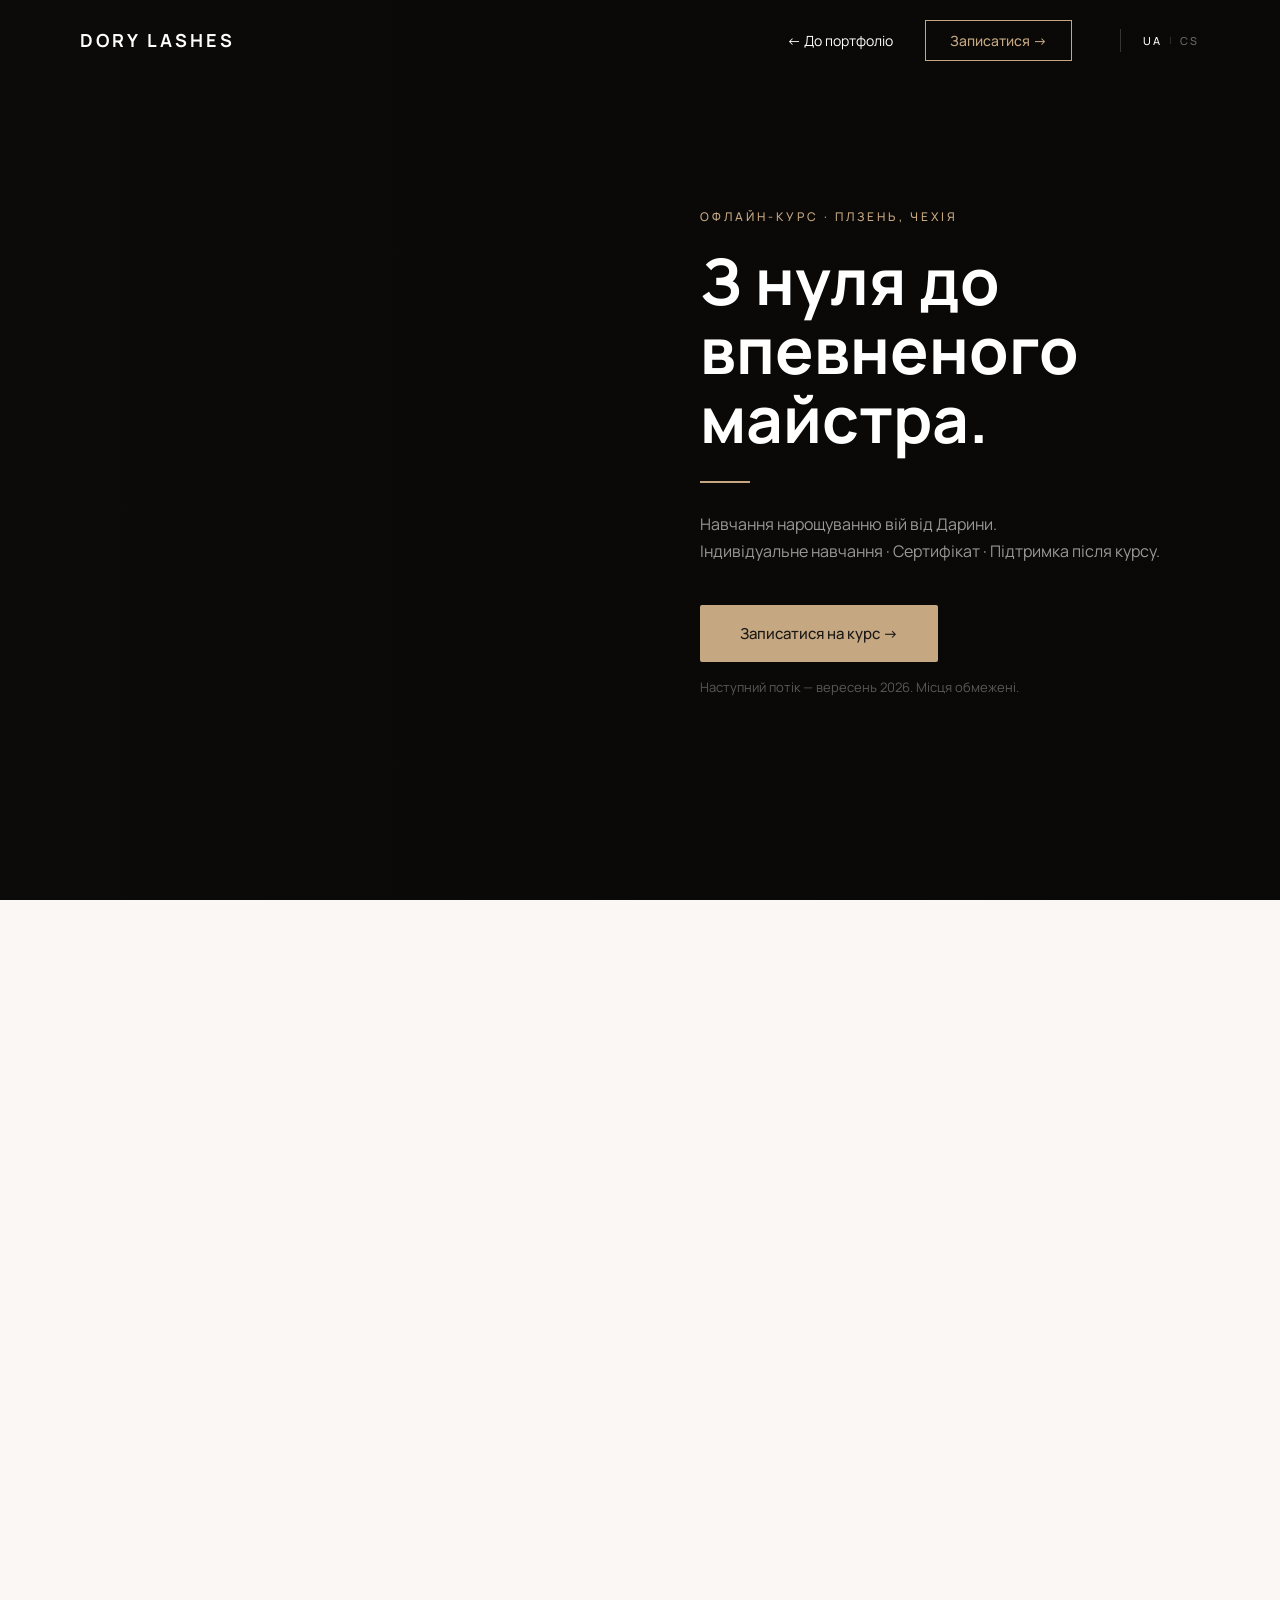
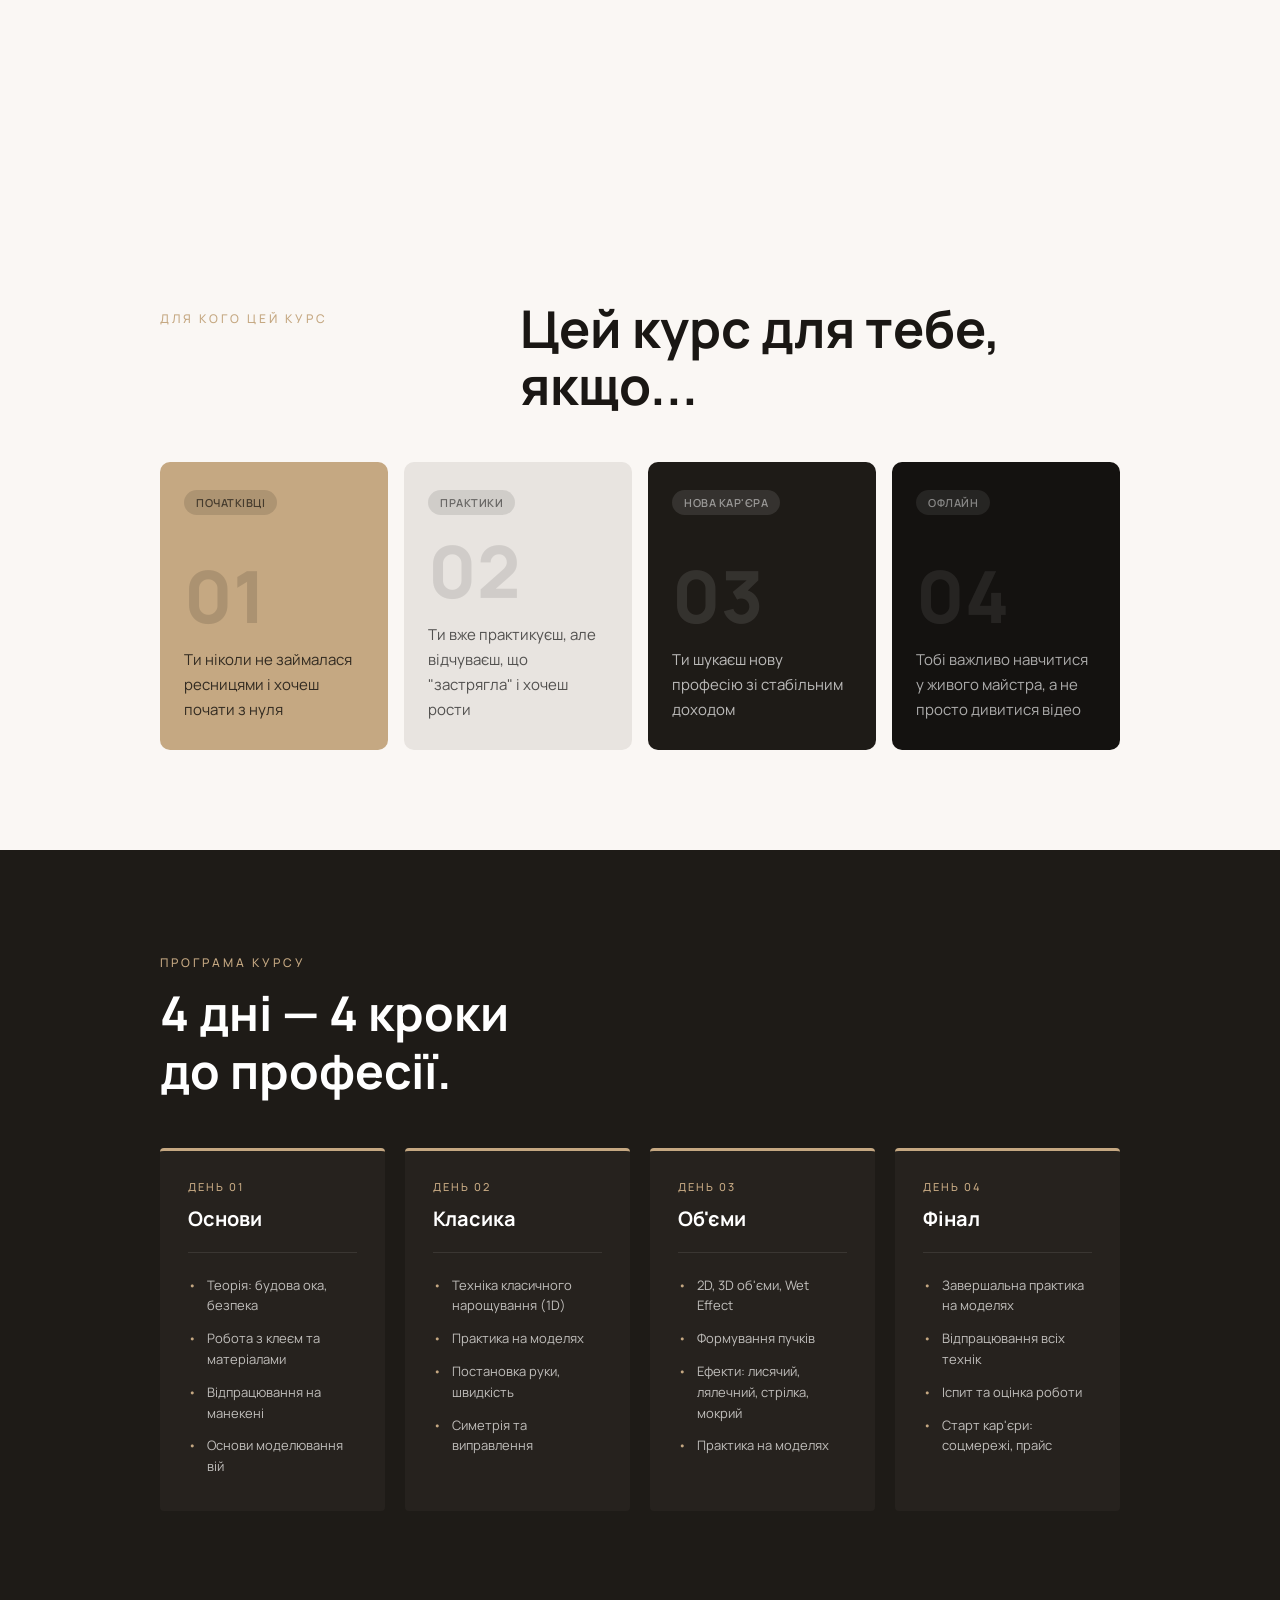
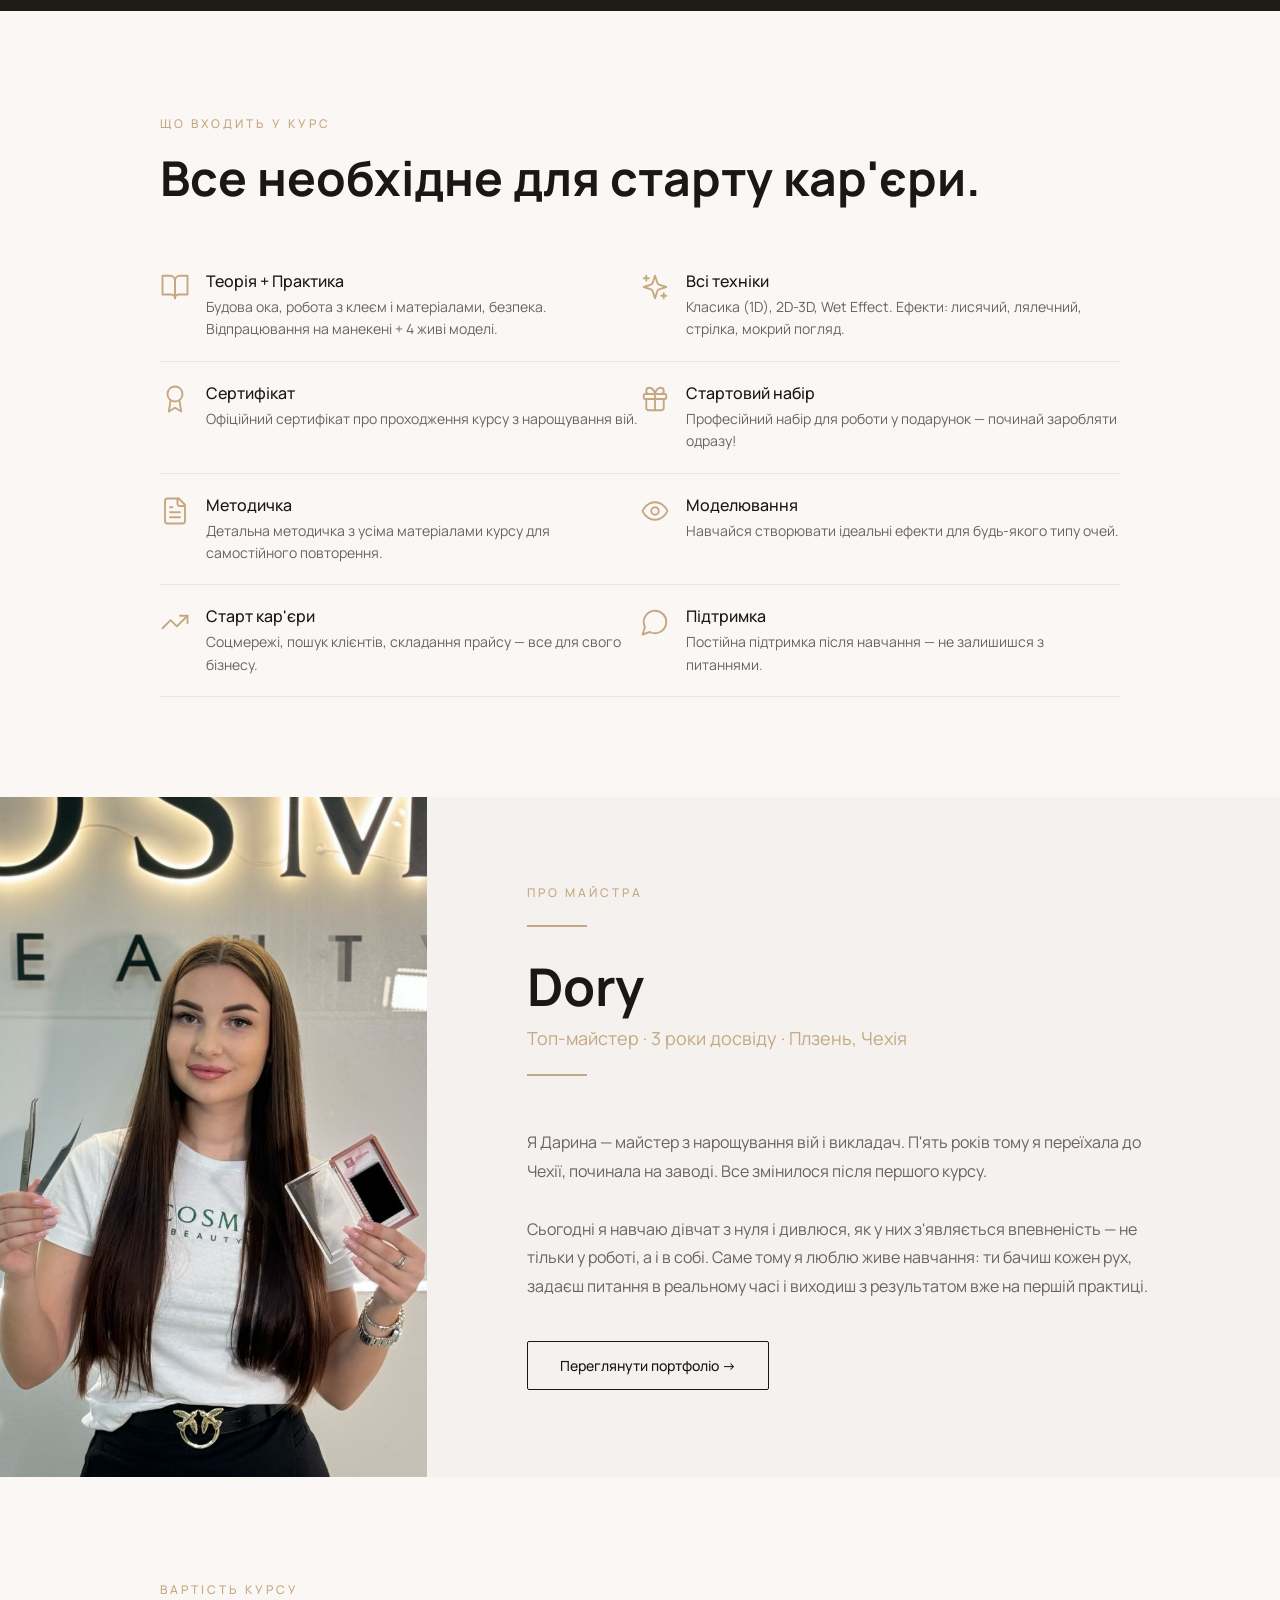
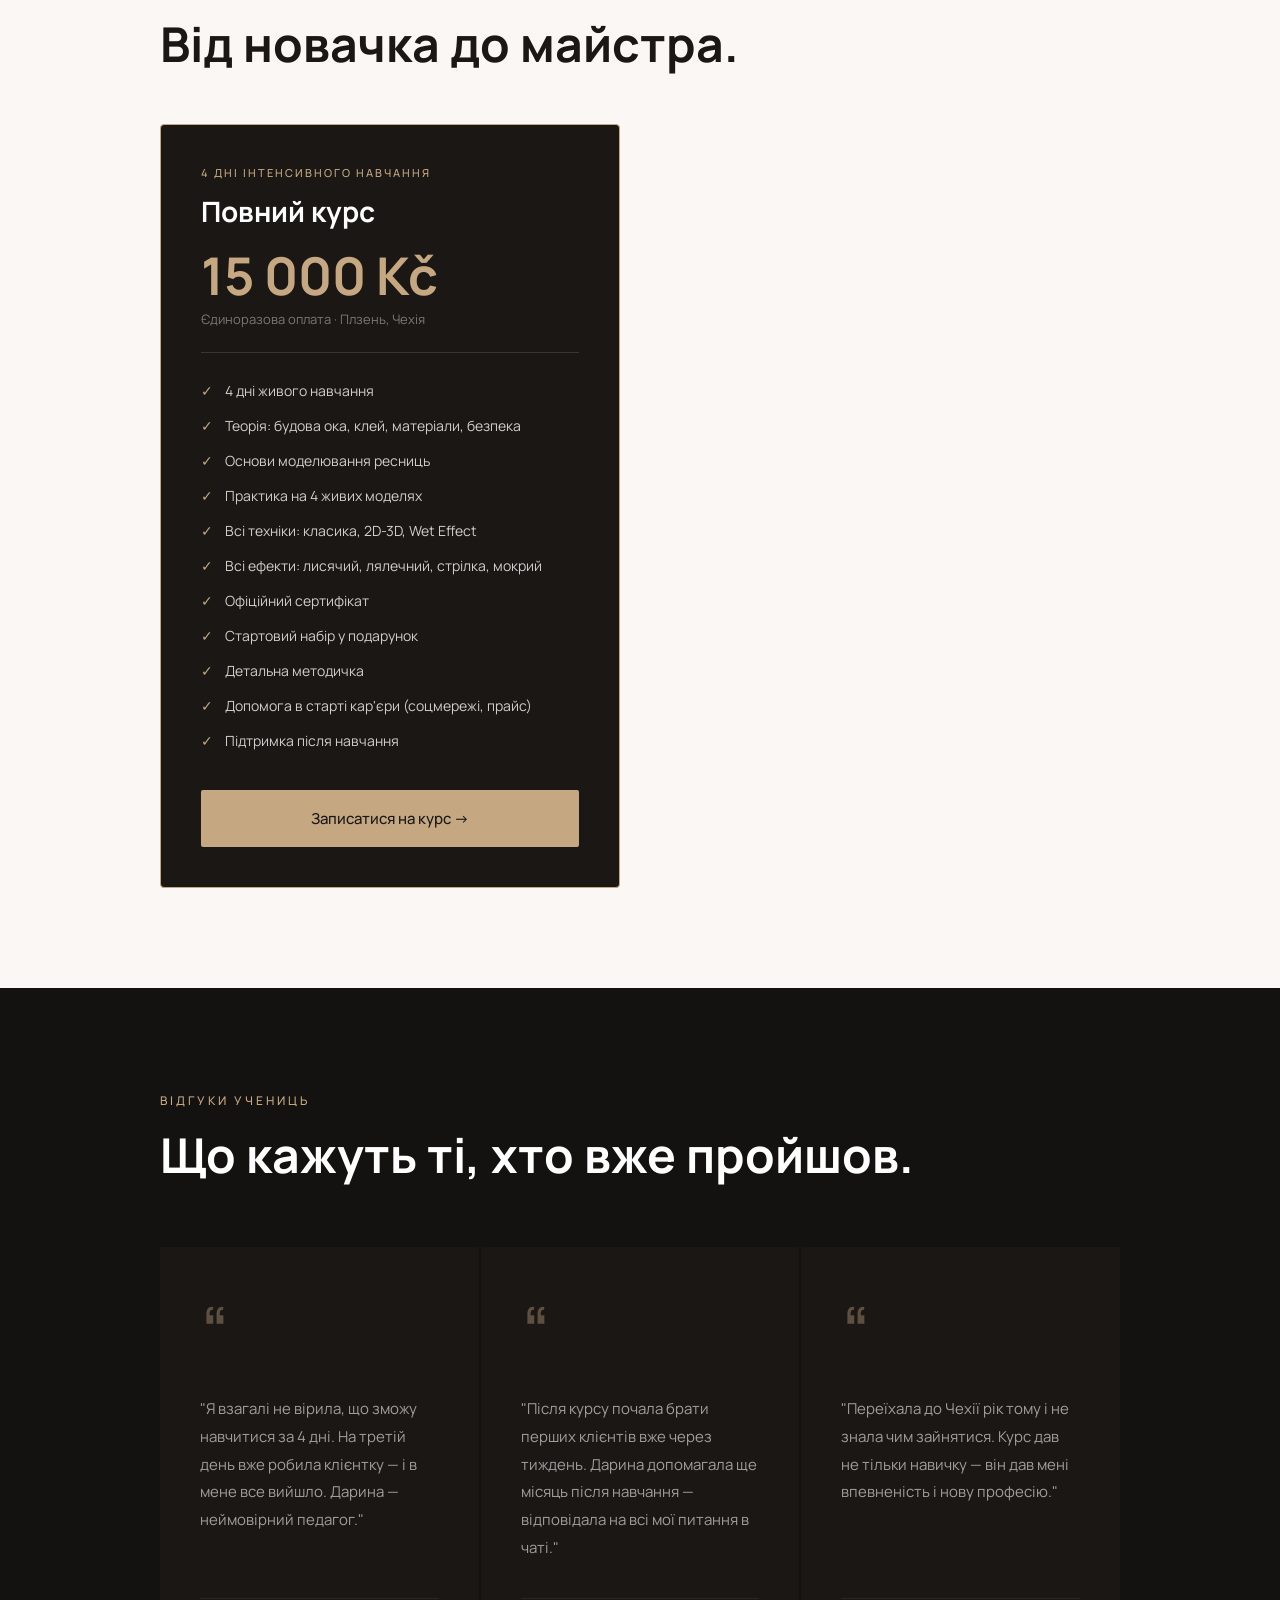
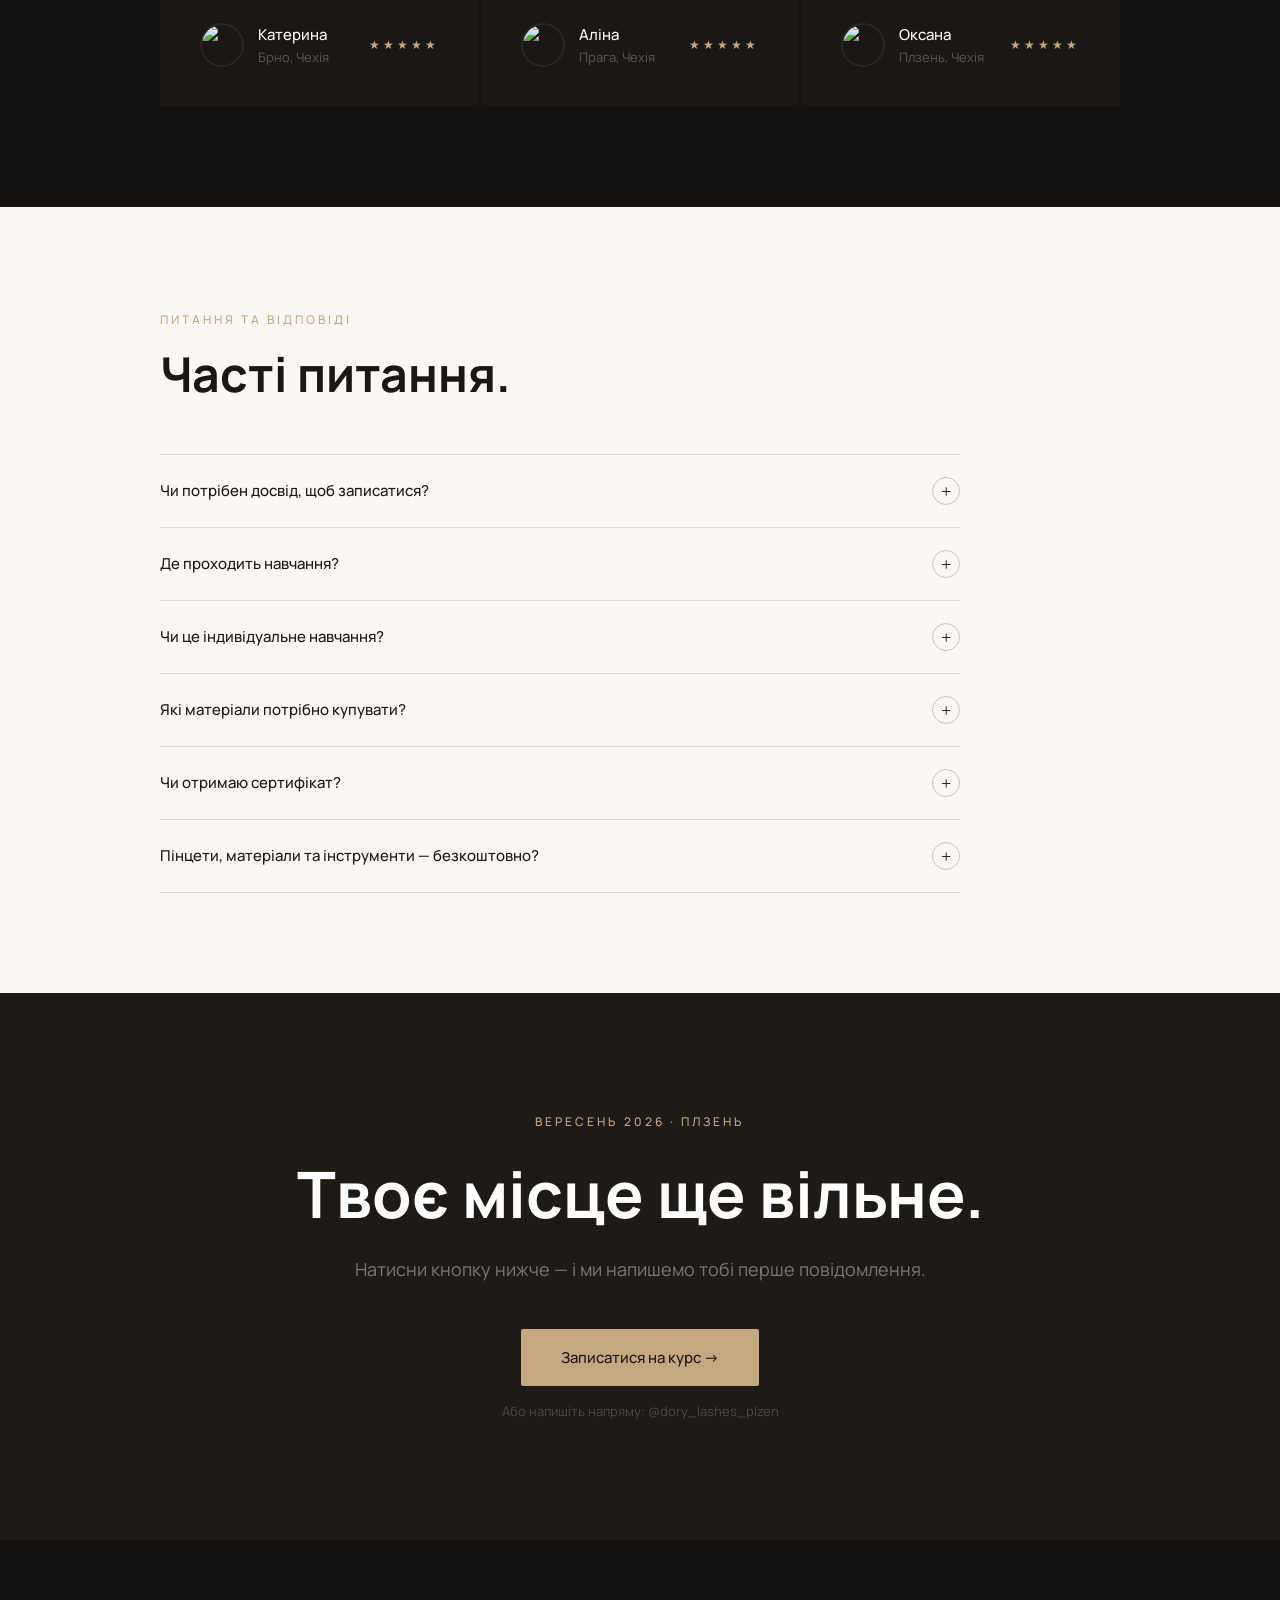
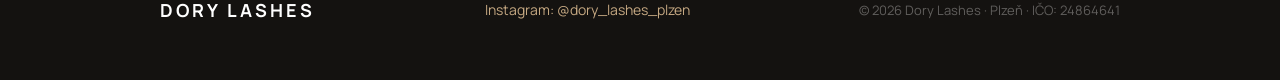
==== course.html @ 3bc30a59 "Initial commit — Dory Lashes website Co-Authored-By: Claude Sonnet 4.6 <noreply@anthropic.com>" ====
<!DOCTYPE html>
<html lang="uk">
<head>
  <meta charset="UTF-8"/>
  <meta name="viewport" content="width=device-width, initial-scale=1.0"/>
  <title>Курс з нарощування вій — Dory Lashes · Плзень</title>
  <link rel="stylesheet" href="style.css"/>
  <link rel="preconnect" href="https://fonts.googleapis.com"/>
  <link rel="preconnect" href="https://fonts.gstatic.com" crossorigin/>
  <link rel="stylesheet" href="https://fonts.googleapis.com/css2?family=Manrope:wght@200..800&display=swap"/>
  <link rel="canonical" href="https://dorylashes.cz/course.html"/>
  <meta name="description" content="Офлайн-курс нарощування вій від Дарини Борки у Плзені. 4 дні, всі техніки, сертифікат, стартовий набір. Вересень 2026."/>
  <meta property="og:type" content="website"/>
  <meta property="og:title" content="Курс нарощування вій — Dory Lashes · Плзень"/>
  <meta property="og:description" content="Офлайн-курс нарощування вій від Дарини Борки. 4 дні, всі техніки, сертифікат, стартовий набір. Вересень 2026."/>
  <meta property="og:image" content="img/course-hero.jpg"/>
  <meta property="og:locale" content="uk_UA"/>
  <meta name="twitter:card" content="summary_large_image"/>
  <style>
    /* ── Page 2 — Course ─────────────────────── */
    .inc-icon { width: 30px; height: 30px; flex-shrink: 0; margin-top: 2px; }
    .pricing-single { max-width: 680px; }


    /* Hero */
    .c-hero-wrap {
      position: relative;
      height: 200vh;
    }
    .c-hero {
      position: sticky;
      top: 0;
      height: 100vh;
      overflow: hidden;
      background: #0D0B09;
    }
    #c-hero-video {
      position: absolute;
      inset: 0;
      width: 100%;
      height: 100%;
      object-fit: cover;
      display: block;
    }
    .c-hero-overlay {
      position: absolute;
      inset: 0;
      background: linear-gradient(to right, rgba(10,8,6,0.18) 0%, rgba(10,8,6,0.72) 55%, rgba(10,8,6,0.88) 100%);
      display: flex;
      align-items: center;
      justify-content: flex-end;
    }
    .c-hero-content {
      position: relative;
      max-width: 620px;
      padding: 0 120px 0 0;
    }
    .c-hero-heading {
      font-family: 'Manrope', sans-serif;
      font-size: 64px;
      font-weight: 700;
      line-height: 1.08;
      color: var(--white);
      margin: 20px 0 0;
    }
    .c-hero-divider { display: block; width: 50px; height: 2px; background: var(--gold); margin: 28px 0; }
    .c-hero-sub { font-size: 16px; color: #9A9895; line-height: 1.7; margin-bottom: 40px; }
    .c-hero-note { font-size: 13px; color: #5A5856; margin-top: 16px; }

    /* For Whom */
    .for-whom {
      background: var(--ivory);
      padding: 100px 160px;
    }
    .fw-header {
      display: grid;
      grid-template-columns: 1fr 2fr;
      gap: 60px;
      align-items: start;
      margin-bottom: 48px;
    }
    .fw-label-wrap { padding-top: 6px; }
    .for-whom-heading {
      font-family: 'Manrope', sans-serif;
      font-size: 52px;
      font-weight: 700;
      color: var(--dark);
      margin: 0;
      line-height: 1.1;
    }
    .fw-grid {
      display: grid;
      grid-template-columns: 1fr 1fr 1fr 1fr;
      gap: 16px;
    }
    .fw-card {
      border-radius: 10px;
      padding: 28px 24px;
      display: flex;
      flex-direction: column;
      min-height: 260px;
    }
    .fw-card:nth-child(1) { background: var(--gold); }
    .fw-card:nth-child(2) { background: #E8E4E0; }
    .fw-card:nth-child(3) { background: #1E1B17; }
    .fw-card:nth-child(4) { background: #141210; }
    .fw-badge {
      display: inline-block;
      align-self: flex-start;
      padding: 5px 12px;
      border-radius: 20px;
      font-size: 11px;
      font-weight: 600;
      letter-spacing: 0.5px;
      text-transform: uppercase;
      margin-bottom: auto;
    }
    .fw-card:nth-child(1) .fw-badge { background: rgba(0,0,0,0.12); color: rgba(0,0,0,0.6); }
    .fw-card:nth-child(2) .fw-badge { background: rgba(0,0,0,0.1); color: rgba(0,0,0,0.5); }
    .fw-card:nth-child(3) .fw-badge { background: rgba(255,255,255,0.1); color: rgba(255,255,255,0.5); }
    .fw-card:nth-child(4) .fw-badge { background: rgba(255,255,255,0.08); color: rgba(255,255,255,0.45); }
    .fw-num {
      font-family: 'Manrope', sans-serif;
      font-size: 72px;
      font-weight: 800;
      line-height: 1;
      margin: 20px 0 16px;
    }
    .fw-card:nth-child(1) .fw-num { color: rgba(0,0,0,0.13); }
    .fw-card:nth-child(2) .fw-num { color: rgba(0,0,0,0.1); }
    .fw-card:nth-child(3) .fw-num { color: rgba(255,255,255,0.1); }
    .fw-card:nth-child(4) .fw-num { color: rgba(255,255,255,0.08); }
    .fw-card:nth-child(1) .fw-text { color: rgba(0,0,0,0.75); }
    .fw-card:nth-child(2) .fw-text { color: rgba(0,0,0,0.65); }
    .fw-card:nth-child(3) .fw-text { color: rgba(255,255,255,0.7); }
    .fw-card:nth-child(4) .fw-text { color: rgba(255,255,255,0.65); }
    .fw-text { font-size: 15px; line-height: 1.65; }

    /* Program */
    .program {
      background: var(--dark-bg);
      padding: 100px 160px;
    }
    .program-heading {
      font-family: 'Manrope', sans-serif;
      font-size: 48px;
      font-weight: 700;
      color: var(--white);
      line-height: 1.2;
      margin: 12px 0 48px;
    }
    .days-grid {
      display: grid;
      grid-template-columns: repeat(4, 1fr);
      gap: 20px;
    }
    .day-card {
      background: #26221E;
      border-radius: 4px;
      padding: 28px;
      border-top: 3px solid var(--gold);
    }
    .day-label {
      font-size: 11px;
      letter-spacing: 2px;
      color: var(--gold);
      font-weight: 500;
      margin-bottom: 12px;
    }
    .day-title {
      font-family: 'Manrope', sans-serif;
      font-size: 20px;
      font-weight: 700;
      color: var(--white);
      margin-bottom: 20px;
      line-height: 1.3;
    }
    .day-divider { width: 100%; height: 1px; background: #3A3632; margin-bottom: 16px; }
    .day-items { list-style: none; }
    .day-items li {
      font-size: 13px;
      color: #C0BEBB;
      line-height: 1.6;
      padding: 6px 0;
      display: flex;
      gap: 10px;
    }
    .day-items li::before { content: '•'; color: var(--gold); flex-shrink: 0; }

    /* Included */
    .included {
      background: var(--ivory);
      padding: 100px 160px;
    }
    .included-heading {
      font-family: 'Manrope', sans-serif;
      font-size: 48px;
      font-weight: 700;
      color: var(--dark);
      margin: 12px 0 0;
    }
    .included-grid {
      display: grid;
      grid-template-columns: 1fr 1fr;
      gap: 0;
      margin-top: 40px;
    }
    .inc-item {
      padding: 20px 0;
      display: flex;
      gap: 16px;
      border-bottom: 1px solid #E8E5E2;
    }
    .inc-dot { color: var(--gold); font-size: 10px; margin-top: 6px; flex-shrink: 0; }
    .inc-title { font-weight: 500; font-size: 16px; color: var(--dark); margin-bottom: 4px; }
    .inc-desc { font-size: 14px; color: var(--mid); line-height: 1.6; }

    /* About Teacher */
    .teacher {
      background: var(--alt-bg);
      display: grid;
      grid-template-columns: 1fr 2fr;
    }
    .teacher-photo {
      background: var(--photo-bg);
      min-height: 680px;
      display: flex;
      align-items: center;
      justify-content: center;
      overflow: hidden;
    }
    .teacher-photo img { width: 100%; height: 100%; object-fit: cover; }
    .teacher-photo-label { font-size: 11px; letter-spacing: 2px; color: #8A8280; }
    .teacher-content {
      padding: 80px 100px;
      display: flex;
      flex-direction: column;
      justify-content: center;
    }
    .teacher-name {
      font-family: 'Manrope', sans-serif;
      font-size: 52px;
      font-weight: 700;
      color: var(--dark);
      margin-bottom: 4px;
    }
    .teacher-tagline { color: var(--gold); font-size: 18px; margin-bottom: 0; }
    .teacher-bio { font-size: 16px; line-height: 1.8; color: var(--mid); margin: 28px 0 40px; }

    /* Pricing */
    .pricing {
      background: var(--ivory);
      padding: 100px 160px;
    }
    .pricing-heading {
      font-family: 'Manrope', sans-serif;
      font-size: 48px;
      font-weight: 700;
      color: var(--dark);
      margin: 12px 0 48px;
    }
    .pricing-grid {
      display: grid;
      grid-template-columns: 1fr 1fr;
      gap: 40px;
      max-width: 960px;
    }
    .plan-card {
      border-radius: 4px;
      padding: 40px;
      background: var(--alt-bg);
      position: relative;
    }
    .plan-card.featured {
      background: var(--dark);
      border: 1.5px solid var(--gold);
    }
    .plan-badge {
      position: absolute;
      top: -14px;
      left: 50%;
      transform: translateX(-50%);
      background: var(--gold);
      color: var(--dark);
      font-size: 11px;
      font-weight: 500;
      letter-spacing: 1px;
      padding: 5px 20px;
      border-radius: 20px;
      white-space: nowrap;
    }
    .plan-days { font-size: 11px; letter-spacing: 2px; color: var(--gold); font-weight: 500; margin-bottom: 12px; }
    .plan-name {
      font-family: 'Manrope', sans-serif;
      font-size: 28px;
      font-weight: 700;
      margin-bottom: 20px;
    }
    .plan-card:not(.featured) .plan-name { color: var(--dark); }
    .plan-card.featured .plan-name { color: var(--white); }
    .plan-price {
      font-family: 'Manrope', sans-serif;
      font-size: 52px;
      font-weight: 700;
      color: var(--gold);
      line-height: 1;
      margin-bottom: 8px;
    }
    .plan-note { font-size: 13px; margin-bottom: 24px; }
    .plan-card:not(.featured) .plan-note { color: var(--mid); }
    .plan-card.featured .plan-note { color: #7A7876; }
    .plan-divider { height: 1px; margin-bottom: 20px; }
    .plan-card:not(.featured) .plan-divider { background: #E0DDD9; }
    .plan-card.featured .plan-divider { background: #3A3632; }
    .plan-features { list-style: none; margin-bottom: 32px; }
    .plan-features li {
      font-size: 14px;
      padding: 8px 0;
      display: flex;
      gap: 12px;
    }
    .plan-card:not(.featured) .plan-features li { color: var(--dark); }
    .plan-card.featured .plan-features li { color: #D0CECC; }
    .plan-features li::before { content: '✓'; color: var(--gold); font-weight: 500; flex-shrink: 0; }

    /* Testimonials */
    .c-testimonials {
      background: var(--darker-bg);
      padding: 100px 160px;
    }
    .c-testimonials-heading {
      font-family: 'Manrope', sans-serif;
      font-size: 48px;
      font-weight: 700;
      color: var(--white);
      margin: 12px 0 60px;
    }
    .c-testi-grid {
      display: grid;
      grid-template-columns: repeat(3, 1fr);
      gap: 2px;
    }
    .c-tcard {
      background: #1A1714;
      padding: 48px 40px 40px;
      display: flex;
      flex-direction: column;
    }
    .c-tcard::before {
      content: '\201C';
      font-family: 'Manrope', sans-serif;
      font-size: 80px;
      color: var(--gold);
      opacity: 0.4;
      line-height: 1;
      display: block;
      margin-bottom: 20px;
    }
    .c-tcard-text {
      font-size: 15px;
      line-height: 1.85;
      color: #A09E9C;
      flex: 1;
      margin-bottom: 36px;
    }
    .c-tcard-footer {
      display: flex;
      align-items: center;
      gap: 14px;
      border-top: 1px solid #2A2622;
      padding-top: 24px;
    }
    .c-tcard-avatar {
      width: 44px;
      height: 44px;
      border-radius: 50%;
      object-fit: cover;
      flex-shrink: 0;
      border: 2px solid #2A2622;
    }
    .c-tcard-name { font-size: 15px; font-weight: 500; color: var(--white); }
    .c-tcard-city { font-size: 13px; color: #5A5856; margin-top: 3px; }
    .c-tcard-stars { margin-left: auto; color: var(--gold); font-size: 12px; letter-spacing: 3px; }

    /* FAQ */
    .faq {
      background: var(--ivory);
      padding: 100px 160px;
    }
    .faq-heading {
      font-family: 'Manrope', sans-serif;
      font-size: 48px;
      font-weight: 700;
      color: var(--dark);
      margin: 12px 0 48px;
    }
    .faq-grid {
      display: grid;
      grid-template-columns: 1fr;
      gap: 0;
      max-width: 800px;
      border-bottom: 1px solid #DEDAD6;
    }
    .faq-item { border-top: 1px solid #DEDAD6; }
    .faq-q {
      font-weight: 500;
      font-size: 15px;
      color: var(--dark);
      display: flex;
      justify-content: space-between;
      align-items: center;
      gap: 16px;
      padding: 22px 0;
      cursor: pointer;
      user-select: none;
      transition: color 0.2s;
    }
    .faq-item.open .faq-q { color: var(--gold); }
    .faq-plus {
      width: 28px;
      height: 28px;
      border: 1.5px solid #C8C4BF;
      border-radius: 50%;
      display: flex;
      align-items: center;
      justify-content: center;
      font-size: 18px;
      font-weight: 300;
      flex-shrink: 0;
      line-height: 1;
      color: var(--dark);
      transition: transform 0.35s ease, background 0.25s, border-color 0.25s, color 0.25s;
    }
    .faq-item.open .faq-plus {
      transform: rotate(45deg);
      background: var(--gold);
      border-color: var(--gold);
      color: var(--dark);
    }
    .faq-a {
      font-size: 14px;
      color: var(--mid);
      line-height: 1.7;
      max-height: 0;
      overflow: hidden;
      transition: max-height 0.4s ease, padding-bottom 0.3s ease;
      padding-bottom: 0;
    }
    .faq-item.open .faq-a {
      max-height: 300px;
      padding-bottom: 22px;
    }

    /* Final CTA */
    .final-cta {
      background: var(--dark-bg);
      padding: 120px 160px;
      text-align: center;
    }
    .final-cta-label { display: block; margin-bottom: 20px; }
    .final-cta-heading {
      font-family: 'Manrope', sans-serif;
      font-size: 64px;
      font-weight: 700;
      color: var(--white);
      margin-bottom: 20px;
    }
    .final-cta-sub { font-size: 18px; color: #7A7876; margin-bottom: 48px; }
    .final-cta-note { font-size: 13px; color: #4A4846; margin-top: 16px; }

    /* ── Responsive ─────────────────────────── */
    @media (max-width: 1100px) {
      .c-hero-overlay { background: linear-gradient(to bottom, rgba(10,8,6,0.2) 0%, rgba(10,8,6,0.78) 50%, rgba(10,8,6,0.92) 100%); justify-content: center; align-items: flex-end; }
      .c-hero-content { max-width: 100%; padding: 0 40px 80px; }
      .c-hero-heading { font-size: 48px; }

      .for-whom { padding: 80px 40px; }
      .fw-header { gap: 40px; }
      .for-whom-heading { font-size: 40px; }
      .fw-grid { grid-template-columns: 1fr 1fr; gap: 12px; }
      .fw-num { font-size: 56px; }

      .program { padding: 80px 40px; }
      .program-heading { font-size: 38px; }
      .days-grid { grid-template-columns: 1fr 1fr; }

      .included { padding: 80px 40px; }
      .included-heading { font-size: 38px; }

      .teacher { grid-template-columns: 1fr 1fr; }
      .teacher-content { padding: 60px 48px; }
      .teacher-name { font-size: 42px; }

      .pricing { padding: 80px 40px; }
      .pricing-heading { font-size: 38px; }

      .c-testimonials { padding: 80px 40px; }
      .c-testimonials-heading { font-size: 38px; }
      .c-testi-grid { grid-template-columns: 1fr 1fr; }

      .faq { padding: 80px 40px; }
      .faq-heading { font-size: 38px; }

      .final-cta { padding: 80px 40px; }
      .final-cta-heading { font-size: 48px; }
    }
    @media (max-width: 767px) {
      .c-hero-content { padding: 0 24px 60px; }
      .c-hero-heading { font-size: 34px; }
      .c-hero-sub { font-size: 14px; }

      .for-whom { padding: 60px 24px; }
      .fw-header { grid-template-columns: 1fr; gap: 12px; margin-bottom: 32px; }
      .for-whom-heading { font-size: 28px; }
      .fw-grid { grid-template-columns: 1fr; gap: 10px; }
      .fw-num { font-size: 48px; }
      .fw-card { min-height: 180px; }

      .program { padding: 60px 24px; }
      .program-heading { font-size: 28px; }
      .days-grid { grid-template-columns: 1fr; }

      .included { padding: 60px 24px; }
      .included-heading { font-size: 28px; }
      .included-grid { grid-template-columns: 1fr; }

      .teacher { grid-template-columns: 1fr; }
      .teacher-photo { min-height: 320px; }
      .teacher-content { padding: 48px 24px; }
      .teacher-name { font-size: 36px; }
      .teacher-bio { font-size: 15px; }

      .pricing { padding: 60px 24px; }
      .pricing-heading { font-size: 28px; }
      .pricing-grid { grid-template-columns: 1fr; }
      .plan-price { font-size: 40px; }

      .c-testimonials { padding: 60px 24px; }
      .c-testimonials-heading { font-size: 28px; }
      .c-testi-grid { grid-template-columns: 1fr; }

      .faq { padding: 60px 24px; }
      .faq-heading { font-size: 28px; }
      .faq-grid { grid-template-columns: 1fr; gap: 0; }

      .final-cta { padding: 80px 24px; }
      .final-cta-heading { font-size: 34px; }
      .final-cta-sub { font-size: 16px; }
    }
  </style>
</head>
<body data-title-key="course.page.title">

<!-- ══ HERO ══════════════════════════════════════ -->
<div class="c-hero-wrap">
<section class="c-hero">
  <nav class="navbar navbar--dark">
    <a href="index.html" class="nav-logo">DORY LASHES</a>
    <div class="nav-right">
      <a href="index.html#portfolio" class="nav-link" data-i18n="nav.back">← До портфоліо</a>
      <a href="#pricing" class="nav-cta" data-i18n="nav.book">Записатися →</a>
      <div class="lang-switch">
        <button class="lang-btn" data-lang="uk">UA</button>
        <span class="lang-sep">|</span>
        <button class="lang-btn" data-lang="cs">CS</button>
      </div>
      <button class="burger" id="burger-btn" aria-label="Відкрити меню" aria-expanded="false" aria-controls="mobile-menu">
        <span></span><span></span><span></span>
      </button>
    </div>
  </nav>

  <video id="c-hero-video" src="img/course-video.mp4" muted playsinline preload="auto"></video>

  <div class="c-hero-overlay">
    <div class="c-hero-content">
      <span class="label" data-i18n="c.hero.label">ОФЛАЙН-КУРС · ПЛЗЕНЬ, ЧЕХІЯ</span>
      <h1 class="c-hero-heading" data-i18n="c.hero.heading">З нуля до<br>впевненого<br>майстра.</h1>
      <span class="c-hero-divider"></span>
      <p class="c-hero-sub" data-i18n="c.hero.sub">Навчання нарощуванню вій від Дарини.<br>Індивідуальне навчання · Сертифікат · Підтримка після курсу.</p>
      <div>
        <a href="#pricing" class="btn-gold" data-i18n="c.hero.cta">Записатися на курс →</a>
        <p class="c-hero-note" data-i18n="c.hero.note">Наступний потік — Вересень 2026. Місця обмежені.</p>
      </div>
    </div>
  </div>
</section>
</div>

<div class="mobile-menu" id="mobile-menu">
  <a href="index.html#portfolio" class="mobile-nav-link" data-i18n="nav.back">← До портфоліо</a>
  <a href="#pricing" class="mobile-nav-link" data-i18n="nav.book">Записатися →</a>
  <div class="mobile-lang">
    <button class="lang-btn" data-lang="uk">UA</button>
    <span class="lang-sep">|</span>
    <button class="lang-btn" data-lang="cs">CS</button>
  </div>
</div>

<!-- ══ FOR WHOM ════════════════════════════════════ -->
<section class="for-whom">
  <div class="fw-header">
    <div class="fw-label-wrap">
      <span class="label" data-i18n="fw.label">ДЛЯ КОГО ЦЕЙ КУРС</span>
    </div>
    <h2 class="for-whom-heading" data-i18n="fw.heading">Цей курс для тебе, якщо...</h2>
  </div>
  <div class="fw-grid">
    <div class="fw-card">
      <span class="fw-badge" data-i18n="fw.badge1">Початківці</span>
      <div class="fw-num">01</div>
      <p class="fw-text" data-i18n="fw.card1">Ти ніколи не займалася ресницями і хочеш почати з нуля</p>
    </div>
    <div class="fw-card">
      <span class="fw-badge" data-i18n="fw.badge2">Практики</span>
      <div class="fw-num">02</div>
      <p class="fw-text" data-i18n="fw.card2">Ти вже практикуєш, але відчуваєш, що "застрягла" і хочеш рости</p>
    </div>
    <div class="fw-card">
      <span class="fw-badge" data-i18n="fw.badge3">Нова кар'єра</span>
      <div class="fw-num">03</div>
      <p class="fw-text" data-i18n="fw.card3">Ти шукаєш нову професію зі стабільним доходом</p>
    </div>
    <div class="fw-card">
      <span class="fw-badge" data-i18n="fw.badge4">Офлайн</span>
      <div class="fw-num">04</div>
      <p class="fw-text" data-i18n="fw.card4">Тобі важливо навчитися у живого майстра, а не просто дивитися відео</p>
    </div>
  </div>
</section>

<!-- ══ PROGRAM ══════════════════════════════════════ -->
<section class="program">
  <span class="label" data-i18n="prog.label">ПРОГРАМА КУРСУ</span>
  <h2 class="program-heading" data-i18n="prog.heading">4 дні — 4 кроки<br>до професії.</h2>
  <div class="days-grid">
    <div class="day-card">
      <div class="day-label" data-i18n="d1.label">ДЕНЬ 01</div>
      <div class="day-title" data-i18n="d1.title">Основи</div>
      <div class="day-divider"></div>
      <ul class="day-items">
        <li data-i18n="d1.i1">Теорія: будова ока, безпека</li>
        <li data-i18n="d1.i2">Робота з клеєм та матеріалами</li>
        <li data-i18n="d1.i3">Відпрацювання на манекені</li>
        <li data-i18n="d1.i4">Основи моделювання вій</li>
      </ul>
    </div>
    <div class="day-card">
      <div class="day-label" data-i18n="d2.label">ДЕНЬ 02</div>
      <div class="day-title" data-i18n="d2.title">Класика</div>
      <div class="day-divider"></div>
      <ul class="day-items">
        <li data-i18n="d2.i1">Техніка класичного нарощування (1D)</li>
        <li data-i18n="d2.i2">Практика на моделях</li>
        <li data-i18n="d2.i3">Постановка руки, швидкість</li>
        <li data-i18n="d2.i4">Симетрія та виправлення</li>
      </ul>
    </div>
    <div class="day-card">
      <div class="day-label" data-i18n="d3.label">ДЕНЬ 03</div>
      <div class="day-title" data-i18n="d3.title">Об'єми</div>
      <div class="day-divider"></div>
      <ul class="day-items">
        <li data-i18n="d3.i1">2D, 3D об'єми, Wet Effect</li>
        <li data-i18n="d3.i2">Формування пучків</li>
        <li data-i18n="d3.i3">Ефекти: лисячий, лялечний, стрілка, мокрий</li>
        <li data-i18n="d3.i4">Практика на моделях</li>
      </ul>
    </div>
    <div class="day-card">
      <div class="day-label" data-i18n="d4.label">ДЕНЬ 04</div>
      <div class="day-title" data-i18n="d4.title">Фінал</div>
      <div class="day-divider"></div>
      <ul class="day-items">
        <li data-i18n="d4.i1">Завершальна практика на моделях</li>
        <li data-i18n="d4.i2">Відпрацювання всіх технік</li>
        <li data-i18n="d4.i3">Іспит та оцінка роботи</li>
        <li data-i18n="d4.i4">Старт кар'єри: соцмережі, прайс</li>
      </ul>
    </div>
  </div>
</section>

<!-- ══ INCLUDED ══════════════════════════════════════ -->
<section class="included">
  <span class="label" data-i18n="inc.label">ЩО ВХОДИТЬ У КУРС</span>
  <h2 class="included-heading" data-i18n="inc.heading">Все необхідне для старту кар'єри.</h2>
  <div class="included-grid">
    <div class="inc-item">
      <svg class="inc-icon" viewBox="0 0 24 24" fill="none" stroke="var(--gold)" stroke-width="1.5" stroke-linecap="round" stroke-linejoin="round"><path d="M2 3h6a4 4 0 0 1 4 4v14a3 3 0 0 0-3-3H2z"/><path d="M22 3h-6a4 4 0 0 0-4 4v14a3 3 0 0 1 3-3h7z"/></svg>
      <div>
        <div class="inc-title" data-i18n="inc1.title">Теорія + Практика</div>
        <div class="inc-desc" data-i18n="inc1.desc">Будова ока, робота з клеєм і матеріалами, безпека. Відпрацювання на манекені + 4 живі моделі.</div>
      </div>
    </div>
    <div class="inc-item">
      <svg class="inc-icon" viewBox="0 0 24 24" fill="none" stroke="var(--gold)" stroke-width="1.5" stroke-linecap="round" stroke-linejoin="round"><path d="m12 3-1.912 5.813a2 2 0 0 1-1.275 1.275L3 12l5.813 1.912a2 2 0 0 1 1.275 1.275L12 21l1.912-5.813a2 2 0 0 1 1.275-1.275L21 12l-5.813-1.912a2 2 0 0 1-1.275-1.275L12 3Z"/><path d="M5 3v4"/><path d="M19 17v4"/><path d="M3 5h4"/><path d="M17 19h4"/></svg>
      <div>
        <div class="inc-title" data-i18n="inc2.title">Всі техніки</div>
        <div class="inc-desc" data-i18n="inc2.desc">Класика (1D), 2D-3D, Wet Effect. Ефекти: лисячий, лялечний, стрілка, мокрий погляд.</div>
      </div>
    </div>
    <div class="inc-item">
      <svg class="inc-icon" viewBox="0 0 24 24" fill="none" stroke="var(--gold)" stroke-width="1.5" stroke-linecap="round" stroke-linejoin="round"><circle cx="12" cy="8" r="6"/><path d="M15.477 12.89 17 22l-5-3-5 3 1.523-9.11"/></svg>
      <div>
        <div class="inc-title" data-i18n="inc3.title">Сертифікат</div>
        <div class="inc-desc" data-i18n="inc3.desc">Офіційний сертифікат про проходження курсу з нарощування вій.</div>
      </div>
    </div>
    <div class="inc-item">
      <svg class="inc-icon" viewBox="0 0 24 24" fill="none" stroke="var(--gold)" stroke-width="1.5" stroke-linecap="round" stroke-linejoin="round"><rect x="3" y="8" width="18" height="4" rx="1"/><path d="M12 8v13"/><path d="M19 12v7a2 2 0 0 1-2 2H7a2 2 0 0 1-2-2v-7"/><path d="M7.5 8a2.5 2.5 0 0 1 0-5A4.8 8 0 0 1 12 8a4.8 8 0 0 1 4.5-5 2.5 2.5 0 0 1 0 5"/></svg>
      <div>
        <div class="inc-title" data-i18n="inc4.title">Стартовий набір</div>
        <div class="inc-desc" data-i18n="inc4.desc">Професійний набір для роботи у подарунок — починай заробляти одразу!</div>
      </div>
    </div>
    <div class="inc-item">
      <svg class="inc-icon" viewBox="0 0 24 24" fill="none" stroke="var(--gold)" stroke-width="1.5" stroke-linecap="round" stroke-linejoin="round"><path d="M15 2H6a2 2 0 0 0-2 2v16a2 2 0 0 0 2 2h12a2 2 0 0 0 2-2V7Z"/><path d="M14 2v4a2 2 0 0 0 2 2h4"/><path d="M10 9H8"/><path d="M16 13H8"/><path d="M16 17H8"/></svg>
      <div>
        <div class="inc-title" data-i18n="inc5.title">Методичка</div>
        <div class="inc-desc" data-i18n="inc5.desc">Детальна методичка з усіма матеріалами курсу для самостійного повторення.</div>
      </div>
    </div>
    <div class="inc-item">
      <svg class="inc-icon" viewBox="0 0 24 24" fill="none" stroke="var(--gold)" stroke-width="1.5" stroke-linecap="round" stroke-linejoin="round"><path d="M2 12s3-7 10-7 10 7 10 7-3 7-10 7-10-7-10-7Z"/><circle cx="12" cy="12" r="3"/></svg>
      <div>
        <div class="inc-title" data-i18n="inc6.title">Моделювання</div>
        <div class="inc-desc" data-i18n="inc6.desc">Навчайся створювати ідеальні ефекти для будь-якого типу очей.</div>
      </div>
    </div>
    <div class="inc-item">
      <svg class="inc-icon" viewBox="0 0 24 24" fill="none" stroke="var(--gold)" stroke-width="1.5" stroke-linecap="round" stroke-linejoin="round"><polyline points="22 7 13.5 15.5 8.5 10.5 2 17"/><polyline points="16 7 22 7 22 13"/></svg>
      <div>
        <div class="inc-title" data-i18n="inc7.title">Старт кар'єри</div>
        <div class="inc-desc" data-i18n="inc7.desc">Соцмережі, пошук клієнтів, складання прайсу — все для свого бізнесу.</div>
      </div>
    </div>
    <div class="inc-item">
      <svg class="inc-icon" viewBox="0 0 24 24" fill="none" stroke="var(--gold)" stroke-width="1.5" stroke-linecap="round" stroke-linejoin="round"><path d="M7.9 20A9 9 0 1 0 4 16.1L2 22Z"/></svg>
      <div>
        <div class="inc-title" data-i18n="inc8.title">Підтримка</div>
        <div class="inc-desc" data-i18n="inc8.desc">Постійна підтримка після навчання — не залишишся з питаннями.</div>
      </div>
    </div>
  </div>
</section>

<!-- ══ ABOUT TEACHER ══════════════════════════════ -->
<section class="teacher">
  <div class="teacher-photo">
    <img src="img/teacher.jpg" alt="Дарина — викладач курсу" loading="lazy"/>
  </div>
  <div class="teacher-content">
    <span class="label" data-i18n="teacher.label">ПРО МАЙСТРА</span>
    <span class="gold-divider"></span>
    <h2 class="teacher-name">Dory</h2>
    <p class="teacher-tagline" data-i18n="teacher.tagline">Топ-майстер · 3 роки досвіду · Плзень, Чехія</p>
    <span class="gold-divider"></span>
    <p class="teacher-bio" data-i18n="teacher.bio">Я Дарина — майстер з нарощування вій і викладач. П'ять років тому я переїхала до Чехії, починала на заводі. Все змінилося після першого курсу.<br><br>Сьогодні я навчаю дівчат з нуля і дивлюся, як у них з'являється впевненість — не тільки у роботі, а і в собі. Саме тому я люблю живе навчання: ти бачиш кожен рух, задаєш питання в реальному часі і виходиш з результатом вже на першій практиці.</p>
    <a href="index.html" class="btn-outline" style="align-self:flex-start" data-i18n="teacher.cta">Переглянути портфоліо →</a>
  </div>
</section>

<!-- ══ PRICING ══════════════════════════════════════ -->
<section class="pricing" id="pricing">
  <span class="label" data-i18n="price.label">ВАРТІСТЬ КУРСУ</span>
  <h2 class="pricing-heading" data-i18n="price.heading">Від новачка до майстра.</h2>
  <div class="pricing-grid pricing-single">
    <div class="plan-card featured">
      <div class="plan-days" data-i18n="plan.days">4 ДНІ ІНТЕНСИВНОГО НАВЧАННЯ</div>
      <div class="plan-name" data-i18n="plan.name">Повний курс</div>
      <div class="plan-price">15 000 Kč</div>
      <div class="plan-note" data-i18n="plan.note">Єдиноразова оплата · м. Пльзень, Чехія</div>
      <div class="plan-divider"></div>
      <ul class="plan-features">
        <li data-i18n="pf1">4 дні живого навчання</li>
        <li data-i18n="pf2">Теорія: будова ока, клей, матеріали, безпека</li>
        <li data-i18n="pf2b">Основи моделювання ресниць</li>
        <li data-i18n="pf3">Практика на 4 живих моделях</li>
        <li data-i18n="pf4">Всі техніки: класика, 2D-3D, Wet Effect</li>
        <li data-i18n="pf5">Всі ефекти: лисячий, лялечний, стрілка, мокрий</li>
        <li data-i18n="pf6">Офіційний сертифікат</li>
        <li data-i18n="pf7">Стартовий набір у подарунок</li>
        <li data-i18n="pf8">Детальна методичка</li>
        <li data-i18n="pf9">Допомога в старті кар'єри (соцмережі, прайс)</li>
        <li data-i18n="pf10">Підтримка після навчання</li>
      </ul>
      <a href="#" class="btn-gold" style="display:block;text-align:center" data-i18n="plan.cta" data-dm>Записатися на курс →</a>
    </div>
  </div>
</section>

<!-- ══ STUDENT TESTIMONIALS ═══════════════════════ -->
<section class="c-testimonials">
  <span class="label" data-i18n="ctesti.label">ВІДГУКИ УЧЕНИЦЬ</span>
  <h2 class="c-testimonials-heading" data-i18n="ctesti.heading">Що кажуть ті, хто вже пройшов.</h2>
  <div class="c-testi-grid">
    <div class="c-tcard">
      <p class="c-tcard-text" data-i18n="crev1.quote">"Я взагалі не вірила, що зможу навчитися за 4 дні. На третій день вже робила клієнтку — і в мене все вийшло. Дарина — неймовірний педагог."</p>
      <div class="c-tcard-footer">
        <img class="c-tcard-avatar" src="https://i.pravatar.cc/150?img=47" alt="Катерина"/>
        <div>
          <div class="c-tcard-name" data-i18n="crev1.name">Катерина</div>
          <div class="c-tcard-city" data-i18n="crev1.city">Брно, Чехія</div>
        </div>
        <div class="c-tcard-stars">★★★★★</div>
      </div>
    </div>
    <div class="c-tcard">
      <p class="c-tcard-text" data-i18n="crev2.quote">"Після курсу почала брати перших клієнтів вже через тиждень. Дарина допомагала ще місяць після навчання — відповідала на всі мої питання в чаті."</p>
      <div class="c-tcard-footer">
        <img class="c-tcard-avatar" src="https://i.pravatar.cc/150?img=5" alt="Аліна"/>
        <div>
          <div class="c-tcard-name" data-i18n="crev2.name">Аліна</div>
          <div class="c-tcard-city" data-i18n="crev2.city">Прага, Чехія</div>
        </div>
        <div class="c-tcard-stars">★★★★★</div>
      </div>
    </div>
    <div class="c-tcard">
      <p class="c-tcard-text" data-i18n="crev3.quote">"Переїхала до Чехії рік тому і не знала чим зайнятися. Курс дав не тільки навичку — він дав мені впевненість і нову професію."</p>
      <div class="c-tcard-footer">
        <img class="c-tcard-avatar" src="https://i.pravatar.cc/150?img=32" alt="Оксана"/>
        <div>
          <div class="c-tcard-name" data-i18n="crev3.name">Оксана</div>
          <div class="c-tcard-city" data-i18n="crev3.city">Плзень, Чехія</div>
        </div>
        <div class="c-tcard-stars">★★★★★</div>
      </div>
    </div>
  </div>
</section>

<!-- ══ FAQ ═══════════════════════════════════════ -->
<section class="faq">
  <span class="label" data-i18n="faq.label">ПИТАННЯ ТА ВІДПОВІДІ</span>
  <h2 class="faq-heading" data-i18n="faq.heading">Часті питання.</h2>
  <div class="faq-grid">
    <div class="faq-item">
      <div class="faq-q"><span data-i18n="faq1.q">Чи потрібен досвід, щоб записатися?</span> <span class="faq-plus">+</span></div>
      <p class="faq-a" data-i18n="faq1.a">Ні. Курс розрахований на абсолютних новачків. Ти отримаєш всю теорію та практику з нуля.</p>
    </div>
    <div class="faq-item">
      <div class="faq-q"><span data-i18n="faq2.q">Де проходить навчання?</span> <span class="faq-plus">+</span></div>
      <p class="faq-a" data-i18n="faq2.a">Офлайн у Плзені, Чехія. Точна адреса надається після запису. Зручне сполучення з Прагою та Брно.</p>
    </div>
    <div class="faq-item">
      <div class="faq-q"><span data-i18n="faq3.q">Чи це індивідуальне навчання?</span> <span class="faq-plus">+</span></div>
      <p class="faq-a" data-i18n="faq3.a">Так. Курс проводиться індивідуально — один на один з Дариною. Весь час та увага повністю твої.</p>
    </div>
    <div class="faq-item">
      <div class="faq-q"><span data-i18n="faq4.q">Які матеріали потрібно купувати?</span> <span class="faq-plus">+</span></div>
      <p class="faq-a" data-i18n="faq4.a">Нічого. Усі матеріали (клей, пінцети, лайнери, ресниці) включені у вартість курсу.</p>
    </div>
    <div class="faq-item">
      <div class="faq-q"><span data-i18n="faq5.q">Чи отримаю сертифікат?</span> <span class="faq-plus">+</span></div>
      <p class="faq-a" data-i18n="faq5.a">Так. Після успішного завершення курсу ти отримаєш іменний сертифікат, який підтверджує твою кваліфікацію майстра з нарощування вій.</p>
    </div>
    <div class="faq-item">
      <div class="faq-q"><span data-i18n="faq6.q">Пінцети, матеріали та інструменти — безкоштовно?</span> <span class="faq-plus">+</span></div>
      <p class="faq-a" data-i18n="faq6.a">Так. Пінцети, клей, лайнери та ресниці — все входить у вартість курсу і залишається тобі після навчання. Одразу можеш починати приймати клієнток.</p>
    </div>
  </div>
</section>

<!-- ══ FINAL CTA ══════════════════════════════════ -->
<section class="final-cta" id="contact">
  <span class="label final-cta-label" data-i18n="fcta.label">ВЕРЕСЕНЬ 2026 · ПЛЗЕНЬ</span>
  <h2 class="final-cta-heading" data-i18n="fcta.heading">Твоє місце ще вільне.</h2>
  <p class="final-cta-sub" data-i18n="fcta.sub">Натисни кнопку нижче — і ми напишемо тобі перше повідомлення.</p>
  <a href="#" class="btn-gold" data-i18n="fcta.cta" data-dm>Записатися на курс →</a>
  <p class="final-cta-note" data-i18n="fcta.note">Або напишіть напряму: @dory_lashes_plzen</p>
</section>

<!-- ══ FOOTER ═════════════════════════════════════ -->
<footer class="site-footer">
  <span class="footer-logo">DORY LASHES</span>
  <a class="footer-ig" href="https://www.instagram.com/dory_lashes_plzen/" target="_blank" rel="noopener" data-i18n="footer.ig">Instagram: @dory_lashes_plzen</a>
  <span class="footer-copy" data-i18n="footer.copy">© 2026 Dory Lashes · Plzeň · IČO: 24864641</span>
</footer>

<!-- ══ DM MODAL ════════════════════════════════ -->
<div class="dm-overlay" id="dm-modal" role="dialog" aria-modal="true" aria-labelledby="dm-heading-text">
  <div class="dm-box">
    <button class="dm-close" id="dm-close" aria-label="Закрити">×</button>
    <span class="label">ЗАПИСАТИСЯ НА КУРС</span>
    <h3 class="dm-heading" id="dm-heading-text" data-i18n="dm.heading">Напиши нам в Instagram</h3>
    <p class="dm-sub" data-i18n="dm.sub">Скопіюй повідомлення і надішли його нам у Direct — відповімо якнайшвидше.</p>
    <div class="dm-msg" id="dm-msg-text"></div>
    <div class="dm-actions">
      <button class="dm-copy" id="dm-copy-btn" data-i18n="dm.copy">Копіювати</button>
      <button class="dm-open" id="dm-open-btn" data-i18n="dm.open">Відкрити Instagram →</button>
    </div>
  </div>
</div>

<script src="https://cdnjs.cloudflare.com/ajax/libs/gsap/3.12.5/gsap.min.js"></script>
<script src="https://cdnjs.cloudflare.com/ajax/libs/gsap/3.12.5/ScrollTrigger.min.js"></script>
<script src="i18n.js"></script>
<script src="animations.js"></script>
<script>
(function () {
  const DM_URL = 'https://ig.me/m/dory_lashes_plzen';
  const msgs = {
    uk: 'Привіт, Дарино! 🌸 Мене цікавить курс з нарощування вій. Хочу дізнатися деталі та записатися — коли є вільний час?',
    cs: 'Ahoj, Daryno! 🌸 Mám zájem o kurz prodlužování řas. Chtěla bych zjistit podrobnosti a přihlásit se — kdy máš volný termín?'
  };

  const overlay = document.getElementById('dm-modal');
  const msgEl   = document.getElementById('dm-msg-text');
  const copyBtn = document.getElementById('dm-copy-btn');
  const openBtn = document.getElementById('dm-open-btn');

  function currentMsg() {
    return msgs[localStorage.getItem('doryLang') || 'uk'];
  }

  document.querySelectorAll('[data-dm]').forEach(el => {
    el.addEventListener('click', e => {
      e.preventDefault();
      msgEl.textContent = currentMsg();
      overlay.classList.add('active');
    });
  });

  document.getElementById('dm-close').addEventListener('click', () => overlay.classList.remove('active'));
  overlay.addEventListener('click', e => { if (e.target === overlay) overlay.classList.remove('active'); });
  document.addEventListener('keydown', e => { if (e.key === 'Escape') overlay.classList.remove('active'); });

  const copiedMsg = { uk: '✓ Скопійовано!', cs: '✓ Zkopírováno!' };
  const copyLabel = { uk: 'Копіювати', cs: 'Zkopírovat' };
  copyBtn.addEventListener('click', () => {
    navigator.clipboard.writeText(currentMsg()).then(() => {
      const lang = localStorage.getItem('doryLang') || 'uk';
      copyBtn.textContent = copiedMsg[lang] || copiedMsg.uk;
      setTimeout(() => { copyBtn.textContent = copyLabel[lang] || copyLabel.uk; }, 2200);
    });
  });

  openBtn.addEventListener('click', () => window.open(DM_URL, '_blank'));
})();
</script>

<script>
(function () {
  document.querySelectorAll('.faq-item').forEach(function(item) {
    item.querySelector('.faq-q').addEventListener('click', function() {
      var isOpen = item.classList.contains('open');
      document.querySelectorAll('.faq-item.open').forEach(function(o) { o.classList.remove('open'); });
      if (!isOpen) item.classList.add('open');
    });
  });
})();
</script>

<script>
(function () {
  const btn  = document.getElementById('burger-btn');
  const menu = document.getElementById('mobile-menu');
  if (!btn || !menu) return;
  function close() {
    btn.classList.remove('active');
    menu.classList.remove('active');
    btn.setAttribute('aria-expanded', 'false');
    btn.setAttribute('aria-label', 'Відкрити меню');
  }
  btn.addEventListener('click', () => {
    const open = menu.classList.toggle('active');
    btn.classList.toggle('active', open);
    btn.setAttribute('aria-expanded', open ? 'true' : 'false');
    btn.setAttribute('aria-label', open ? 'Закрити меню' : 'Відкрити меню');
  });
  menu.querySelectorAll('.mobile-nav-link').forEach(link => {
    link.addEventListener('click', close);
  });
})();
</script>

<script>
(function () {
  var video = document.getElementById('c-hero-video');
  var wrap  = document.querySelector('.c-hero-wrap');
  if (!video || !wrap) return;

  var mobile = window.matchMedia('(pointer: coarse)').matches || window.innerWidth < 1100;

  if (mobile) {
    video.loop = true;
    video.play().catch(function () {});
    return;
  }

  function scrub() {
    var rect      = wrap.getBoundingClientRect();
    var scrollZone = wrap.offsetHeight - window.innerHeight;
    if (scrollZone <= 0) return;
    var scrolled  = Math.max(0, -rect.top);
    var progress  = Math.min(1, scrolled / scrollZone);
    if (video.duration) video.currentTime = progress * video.duration;
  }

  window.addEventListener('scroll', scrub, { passive: true });
  video.addEventListener('loadedmetadata', scrub);
  scrub();
})();
</script>
</body>
</html>
---- style.css ----
@import url('https://fonts.googleapis.com/css2?family=Manrope:wght@200..800&display=swap');

*, *::before, *::after { box-sizing: border-box; margin: 0; padding: 0; }

:root {
  --ivory:    #FAF7F4;
  --dark:     #1A1714;
  --gold:     #C5A882;
  --mid:      #6B6360;
  --white:    #FFFFFF;
  --photo-bg: #E5DED8;
  --alt-bg:   #F4F1EE;
  --dark-bg:  #1E1B17;
  --darker-bg:#141210;
}

html { scroll-behavior: smooth; }
body { font-family: 'Manrope', sans-serif; color: var(--dark); background: var(--ivory); -webkit-font-smoothing: antialiased; }

img { display: block; max-width: 100%; }
a { text-decoration: none; color: inherit; }

/* ── Typography ─────────────────────────────── */
.serif    { font-family: 'Manrope', sans-serif; }
.label    { font-family: 'Manrope', sans-serif; font-weight: 500; font-size: 12px; letter-spacing: 3px; text-transform: uppercase; color: var(--gold); }
.gold-divider { display: block; width: 60px; height: 2px; background: var(--gold); margin: 24px 0; }

/* ── Layout ─────────────────────────────────── */
.container { max-width: 1440px; margin: 0 auto; padding: 0 160px; }

/* ── Navbar ─────────────────────────────────── */
.navbar {
  position: absolute;
  top: 0; left: 0; right: 0;
  height: 80px;
  display: flex;
  align-items: center;
  justify-content: space-between;
  padding: 0 80px;
  z-index: 10;
}
.navbar--light .nav-logo { color: var(--dark); }
.navbar--light .nav-link { color: var(--mid); }
.navbar--dark  .nav-logo,
.navbar--dark  .nav-link  { color: var(--white); }
.nav-logo { font-family: 'Manrope', sans-serif; font-weight: 700; font-size: 18px; letter-spacing: 3px; }
.nav-right { display: flex; align-items: center; gap: 32px; }
.nav-link  { font-size: 14px; }
.nav-cta {
  padding: 10px 24px;
  border: 1.5px solid var(--gold);
  color: var(--gold);
  font-size: 14px;
  font-weight: 500;
  transition: background .2s, color .2s;
}
.nav-cta:hover { background: var(--gold); color: var(--dark); }

/* ── Section wrapper ─────────────────────────── */
section { width: 100%; }

/* ── Buttons ─────────────────────────────────── */
.btn-gold {
  display: inline-block;
  padding: 18px 40px;
  background: var(--gold);
  color: var(--dark);
  font-family: 'Manrope', sans-serif;
  font-weight: 500;
  font-size: 15px;
  border-radius: 2px;
  transition: opacity .2s;
}
.btn-gold:hover { opacity: .88; }

.btn-dark {
  display: inline-block;
  padding: 14px 32px;
  background: var(--dark);
  color: var(--white);
  font-weight: 500;
  font-size: 14px;
  border-radius: 2px;
  transition: opacity .2s;
}
.btn-dark:hover { opacity: .85; }

.btn-outline {
  display: inline-block;
  padding: 14px 32px;
  border: 1.5px solid var(--dark);
  color: var(--dark);
  font-weight: 500;
  font-size: 14px;
  border-radius: 2px;
  transition: background .2s, color .2s;
}
.btn-outline:hover { background: var(--dark); color: var(--white); }

/* ── Lang switch ─────────────────────────────── */
.lang-switch {
  display: flex;
  align-items: center;
  gap: 6px;
  margin-left: 16px;
  padding-left: 20px;
  border-left: 1px solid rgba(255,255,255,0.18);
}
.navbar--light .lang-switch { border-left-color: rgba(0,0,0,0.15); }
.navbar--dark  .lang-btn,
.navbar--dark  .lang-sep  { color: var(--white); }
.navbar--light .lang-btn,
.navbar--light .lang-sep  { color: var(--dark); }
.lang-btn {
  background: none;
  border: none;
  cursor: pointer;
  font-family: 'Manrope', sans-serif;
  font-size: 11px;
  font-weight: 500;
  letter-spacing: 1.5px;
  color: inherit;
  opacity: 0.38;
  padding: 4px 2px;
  transition: opacity .2s;
}
.lang-btn.active { opacity: 1; }
.lang-btn:hover  { opacity: 0.7; }
.lang-sep { font-size: 10px; opacity: 0.2; color: inherit; user-select: none; }

/* ── Responsive shared ───────────────────────── */
@media (max-width: 1100px) {
  .navbar { padding: 0 40px; }
  .site-footer { padding: 0 40px; }
}
@media (max-width: 767px) {
  .navbar { padding: 0 20px; height: 64px; }
  .nav-right { gap: 16px; }
  .nav-link { display: none; }
  .nav-cta  { display: none; }
  .lang-switch { display: none; }
  .site-footer {
    flex-direction: column;
    height: auto;
    padding: 40px 24px;
    gap: 20px;
    text-align: center;
  }
  .footer-contacts { align-items: center; }
  .footer-right { align-items: center; }
}

/* ── Burger button ───────────────────────────── */
.burger {
  display: none;
  flex-direction: column;
  justify-content: center;
  gap: 5px;
  width: 36px;
  height: 36px;
  background: none;
  border: none;
  cursor: pointer;
  padding: 6px;
  z-index: 201;
  flex-shrink: 0;
}
.burger span {
  display: block;
  width: 20px;
  height: 1.5px;
  background: #fff;
  transition: transform 0.3s ease, opacity 0.25s ease;
  transform-origin: center;
}
.burger.active span:nth-child(1) { transform: translateY(6.5px) rotate(45deg); }
.burger.active span:nth-child(2) { opacity: 0; transform: scaleX(0); }
.burger.active span:nth-child(3) { transform: translateY(-6.5px) rotate(-45deg); }

@media (max-width: 767px) {
  .burger { display: flex; }
}

/* ── Mobile menu overlay ─────────────────────── */
.mobile-menu {
  position: fixed;
  inset: 0;
  background: rgba(20, 18, 16, 0.97);
  z-index: 200;
  display: flex;
  flex-direction: column;
  align-items: center;
  justify-content: center;
  gap: 40px;
  opacity: 0;
  pointer-events: none;
  transition: opacity 0.35s ease;
}
.mobile-menu.active {
  opacity: 1;
  pointer-events: all;
}
.mobile-nav-link {
  font-family: 'Manrope', sans-serif;
  font-size: 28px;
  font-weight: 600;
  color: #fff;
  letter-spacing: -0.02em;
  transition: color 0.2s;
}
.mobile-nav-link:hover { color: var(--gold); }
.mobile-lang {
  display: flex;
  align-items: center;
  gap: 8px;
  margin-top: 8px;
}
.mobile-lang .lang-btn { color: #fff; }
.mobile-lang .lang-sep { color: #fff; }

/* ── DM Modal ────────────────────────────────── */
.dm-overlay {
  position: fixed;
  inset: 0;
  background: rgba(0,0,0,0.75);
  z-index: 1000;
  display: flex;
  align-items: center;
  justify-content: center;
  padding: 24px;
  opacity: 0;
  pointer-events: none;
  transition: opacity 0.25s;
}
.dm-overlay.active { opacity: 1; pointer-events: all; }
.dm-box {
  background: var(--dark-bg);
  border: 1px solid #2E2A26;
  border-radius: 8px;
  padding: 48px 48px 40px;
  max-width: 520px;
  width: 100%;
  position: relative;
  transform: translateY(24px);
  transition: transform 0.28s cubic-bezier(.22,.68,0,1.2);
}
.dm-overlay.active .dm-box { transform: translateY(0); }
.dm-close {
  position: absolute;
  top: 18px; right: 20px;
  background: none; border: none;
  color: #5A5856; font-size: 26px;
  cursor: pointer; line-height: 1; padding: 4px;
  transition: color 0.2s;
}
.dm-close:hover { color: var(--white); }
.dm-heading {
  font-family: 'Manrope', sans-serif;
  font-size: 28px; font-weight: 700;
  color: var(--white); margin: 12px 0 8px;
}
.dm-sub { font-size: 14px; color: #6B6360; margin-bottom: 28px; line-height: 1.6; }
.dm-msg {
  background: #26221E;
  border-radius: 4px;
  padding: 20px 24px;
  font-size: 15px; color: #C0BEBC;
  line-height: 1.75; margin-bottom: 28px;
  border-left: 3px solid var(--gold);
}
.dm-actions { display: flex; gap: 12px; }
.dm-copy {
  flex: 1; padding: 14px 20px;
  border: 1.5px solid #3A3632; background: none;
  color: #A09E9C;
  font-family: 'Manrope', sans-serif; font-size: 14px; font-weight: 500;
  border-radius: 2px; cursor: pointer;
  transition: border-color 0.2s, color 0.2s;
}
.dm-copy:hover { border-color: var(--gold); color: var(--gold); }
.dm-open {
  flex: 2; padding: 14px 24px;
  background: var(--gold); color: var(--dark);
  font-family: 'Manrope', sans-serif; font-size: 14px; font-weight: 500;
  border: none; border-radius: 2px; cursor: pointer;
  transition: opacity 0.2s;
}
.dm-open:hover { opacity: 0.88; }
@media (max-width: 767px) {
  .dm-box { padding: 40px 24px 32px; }
  .dm-heading { font-size: 22px; }
  .dm-actions { flex-direction: column; }
}

/* ── Footer ─────────────────────────────────── */
.site-footer {
  background: var(--darker-bg);
  min-height: 140px;
  display: flex;
  align-items: center;
  padding: 0 160px;
  justify-content: space-between;
  gap: 32px;
}
.site-footer .footer-logo { font-family: 'Manrope', sans-serif; font-size: 18px; font-weight: 700; letter-spacing: 3px; color: var(--white); flex-shrink: 0; }
.footer-contacts { display: flex; flex-direction: column; gap: 8px; }
.footer-contact-link { font-size: 14px; color: var(--gold); text-decoration: none; transition: opacity 0.2s; }
.footer-contact-link:hover { opacity: 0.75; }
.footer-right { display: flex; flex-direction: column; gap: 6px; align-items: flex-end; }
.footer-location { font-size: 13px; color: #7A7876; }
.site-footer .footer-copy { font-size: 13px; color: #605E5C; }

/* ── Footer IG span (course.html) ───────────────── */
.footer-ig { font-size: 14px; color: var(--gold); }

/* ── Accessibility — focus visible ───────────────── */
:focus-visible {
  outline: 2px solid var(--gold);
  outline-offset: 3px;
  border-radius: 2px;
}
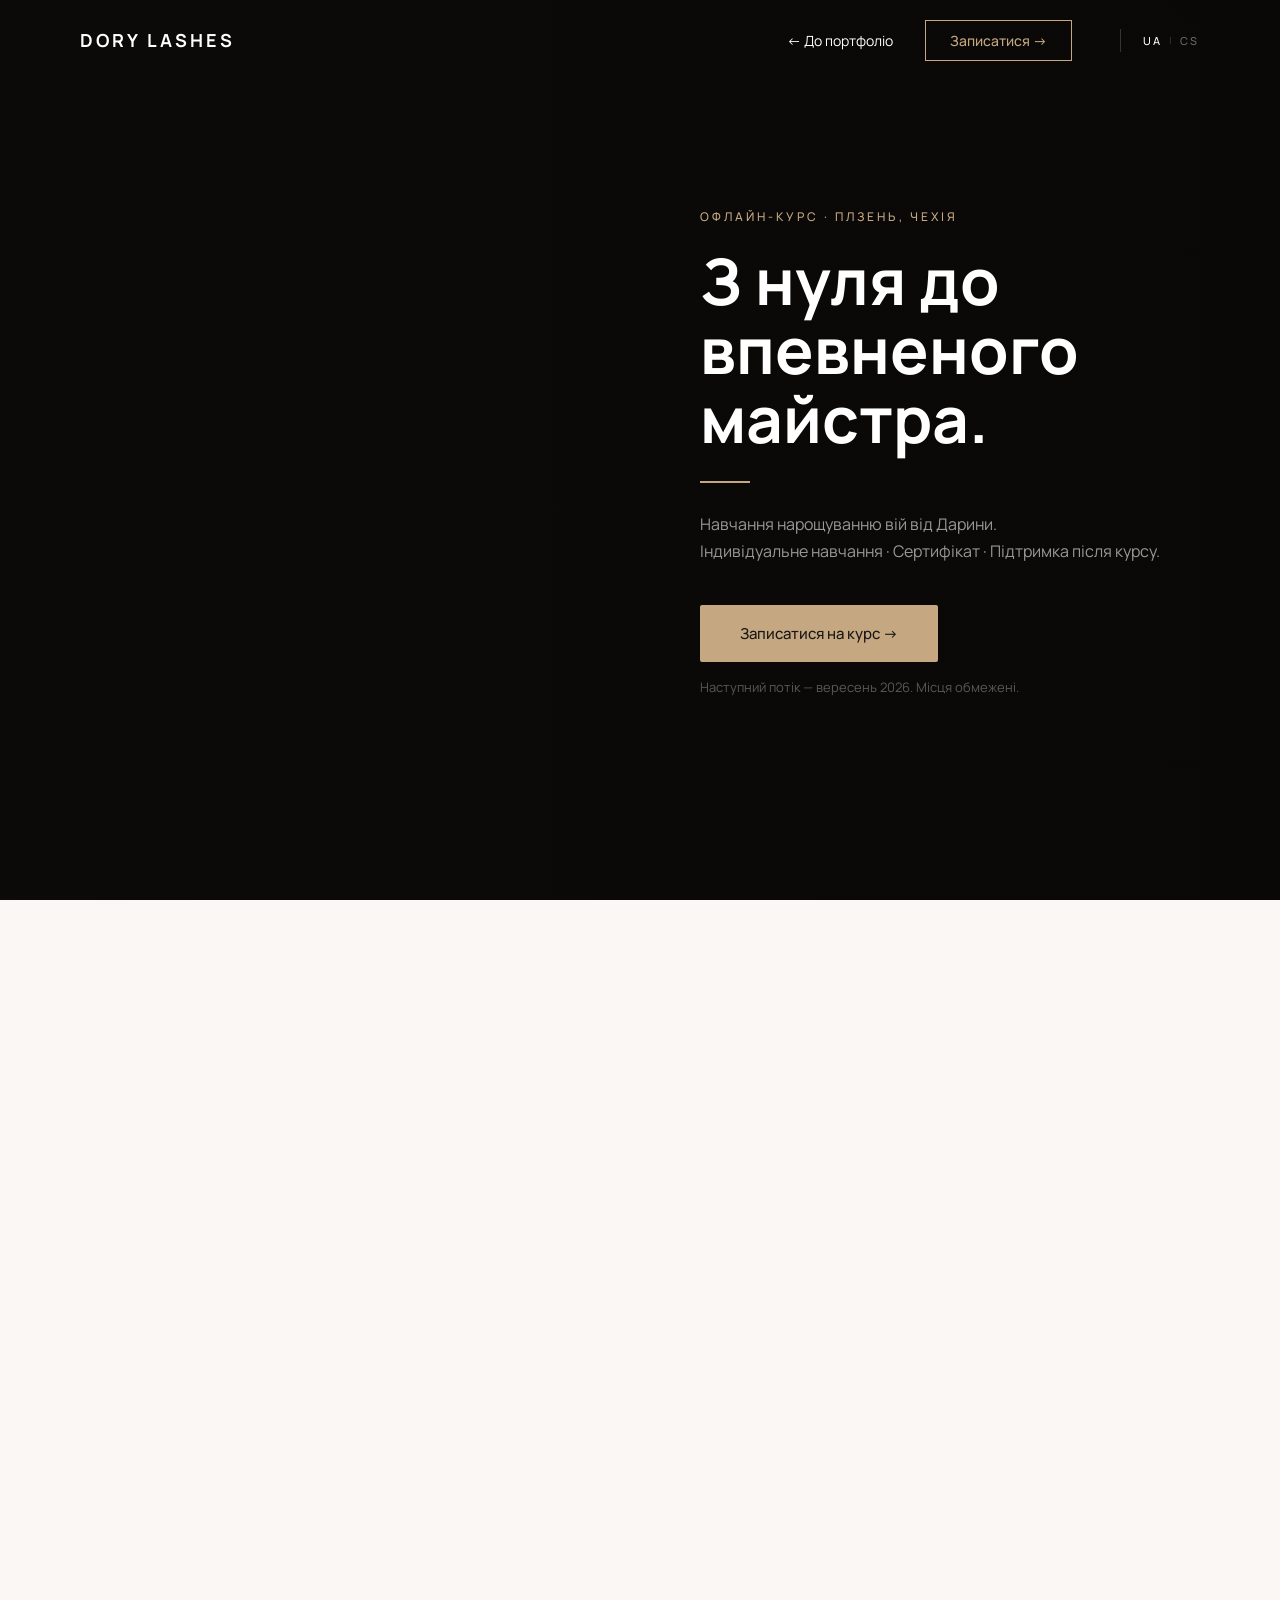
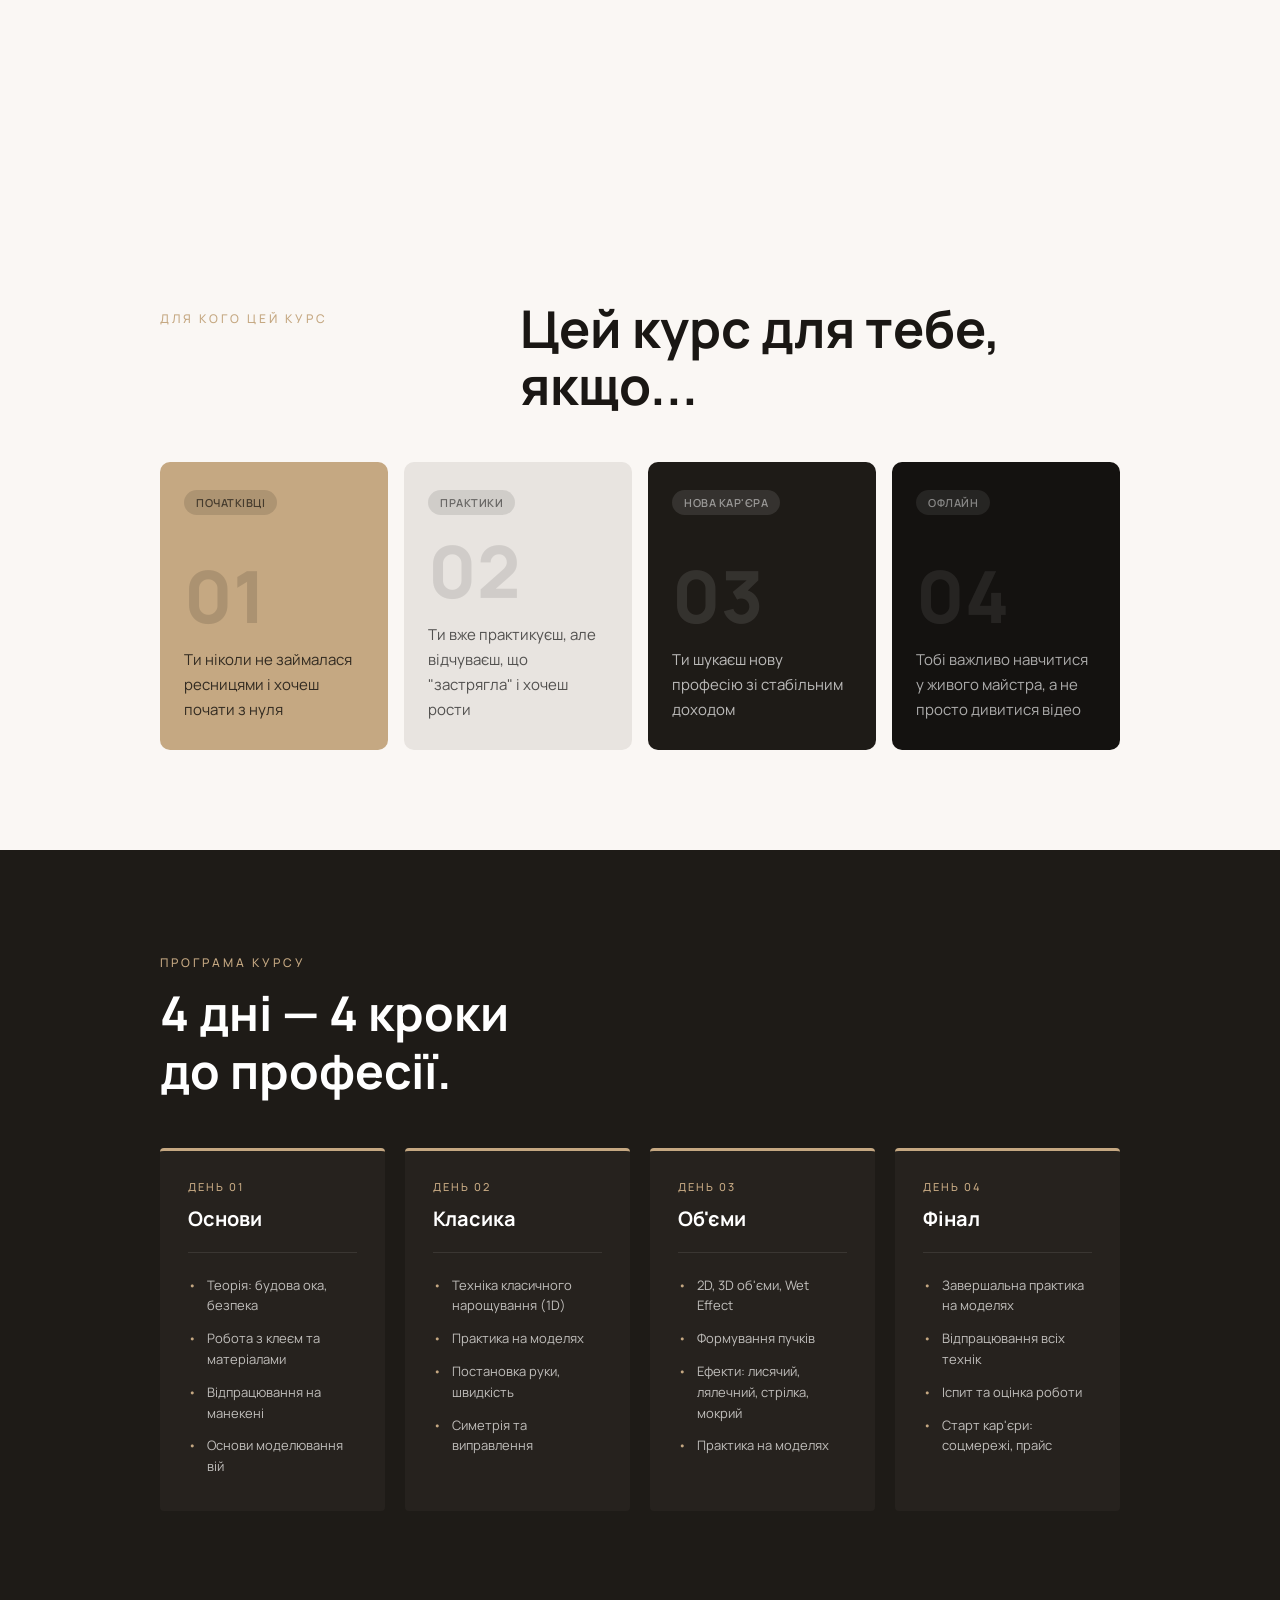
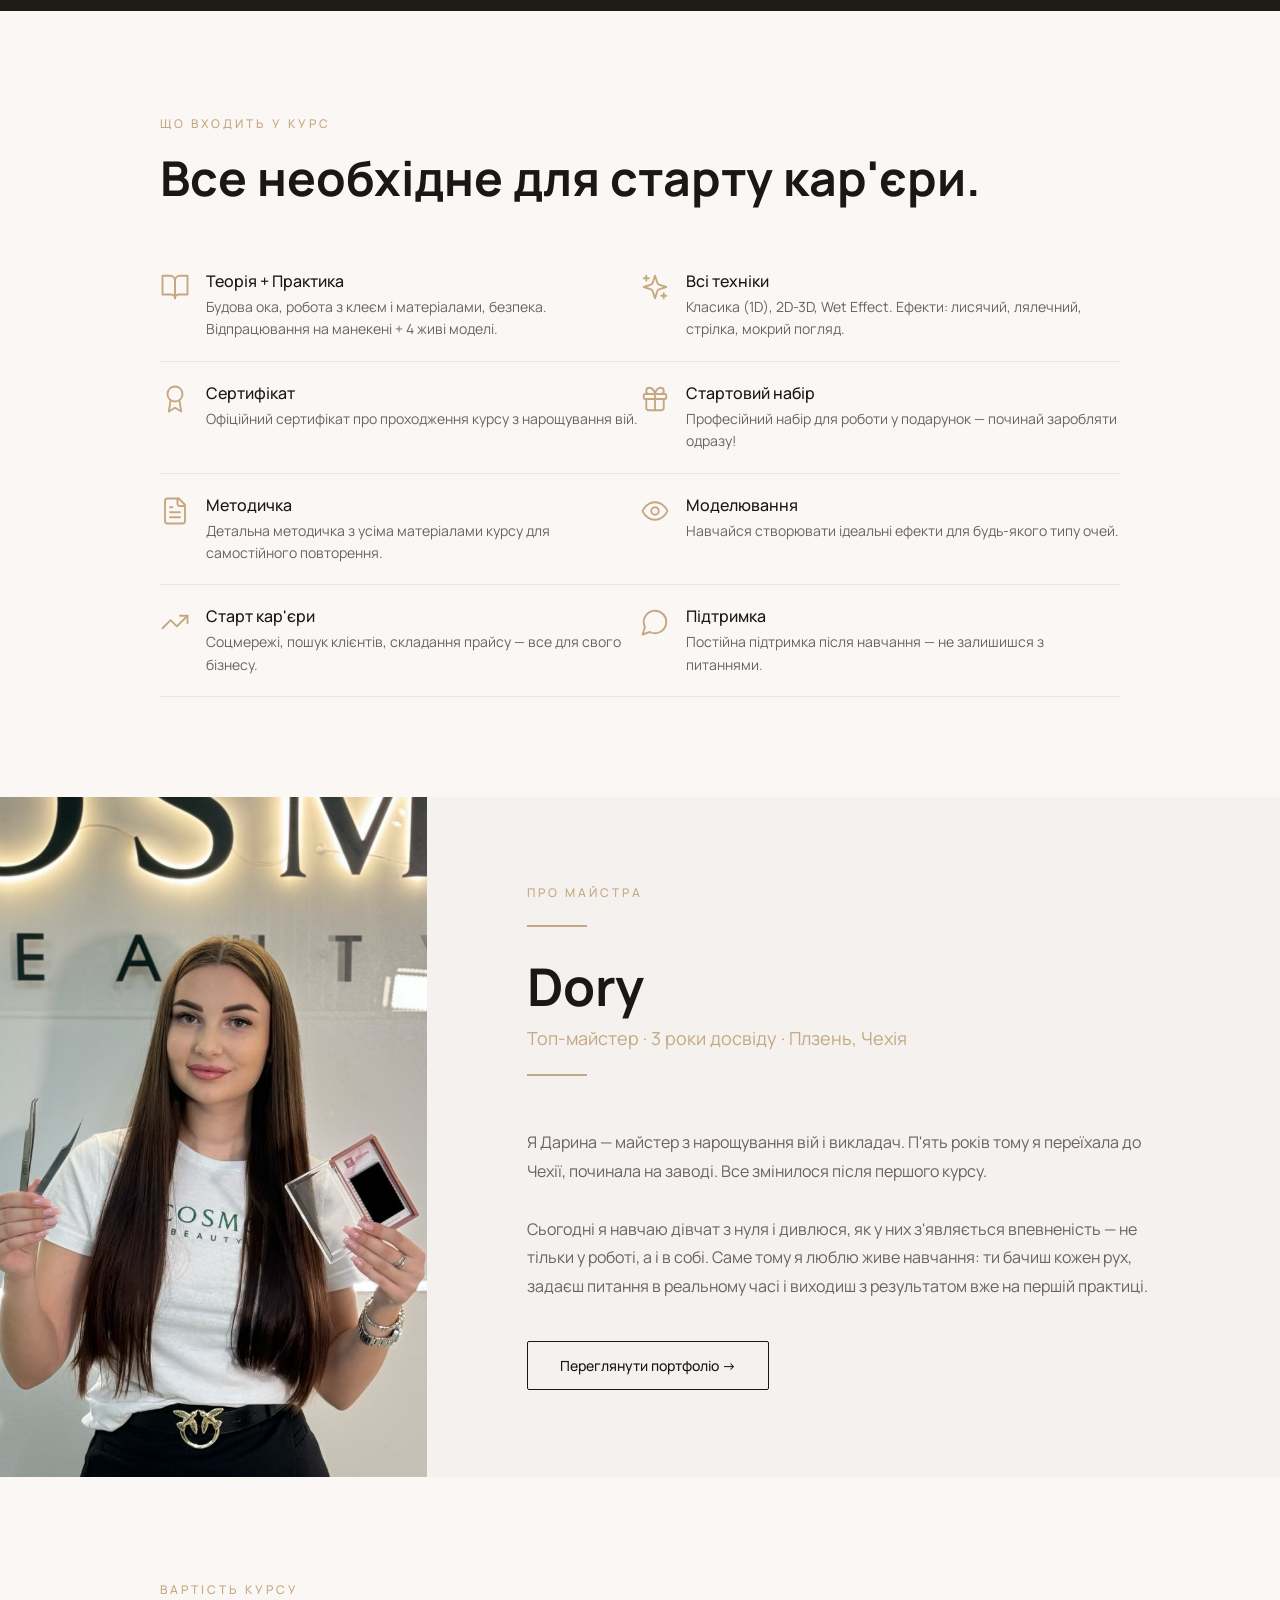
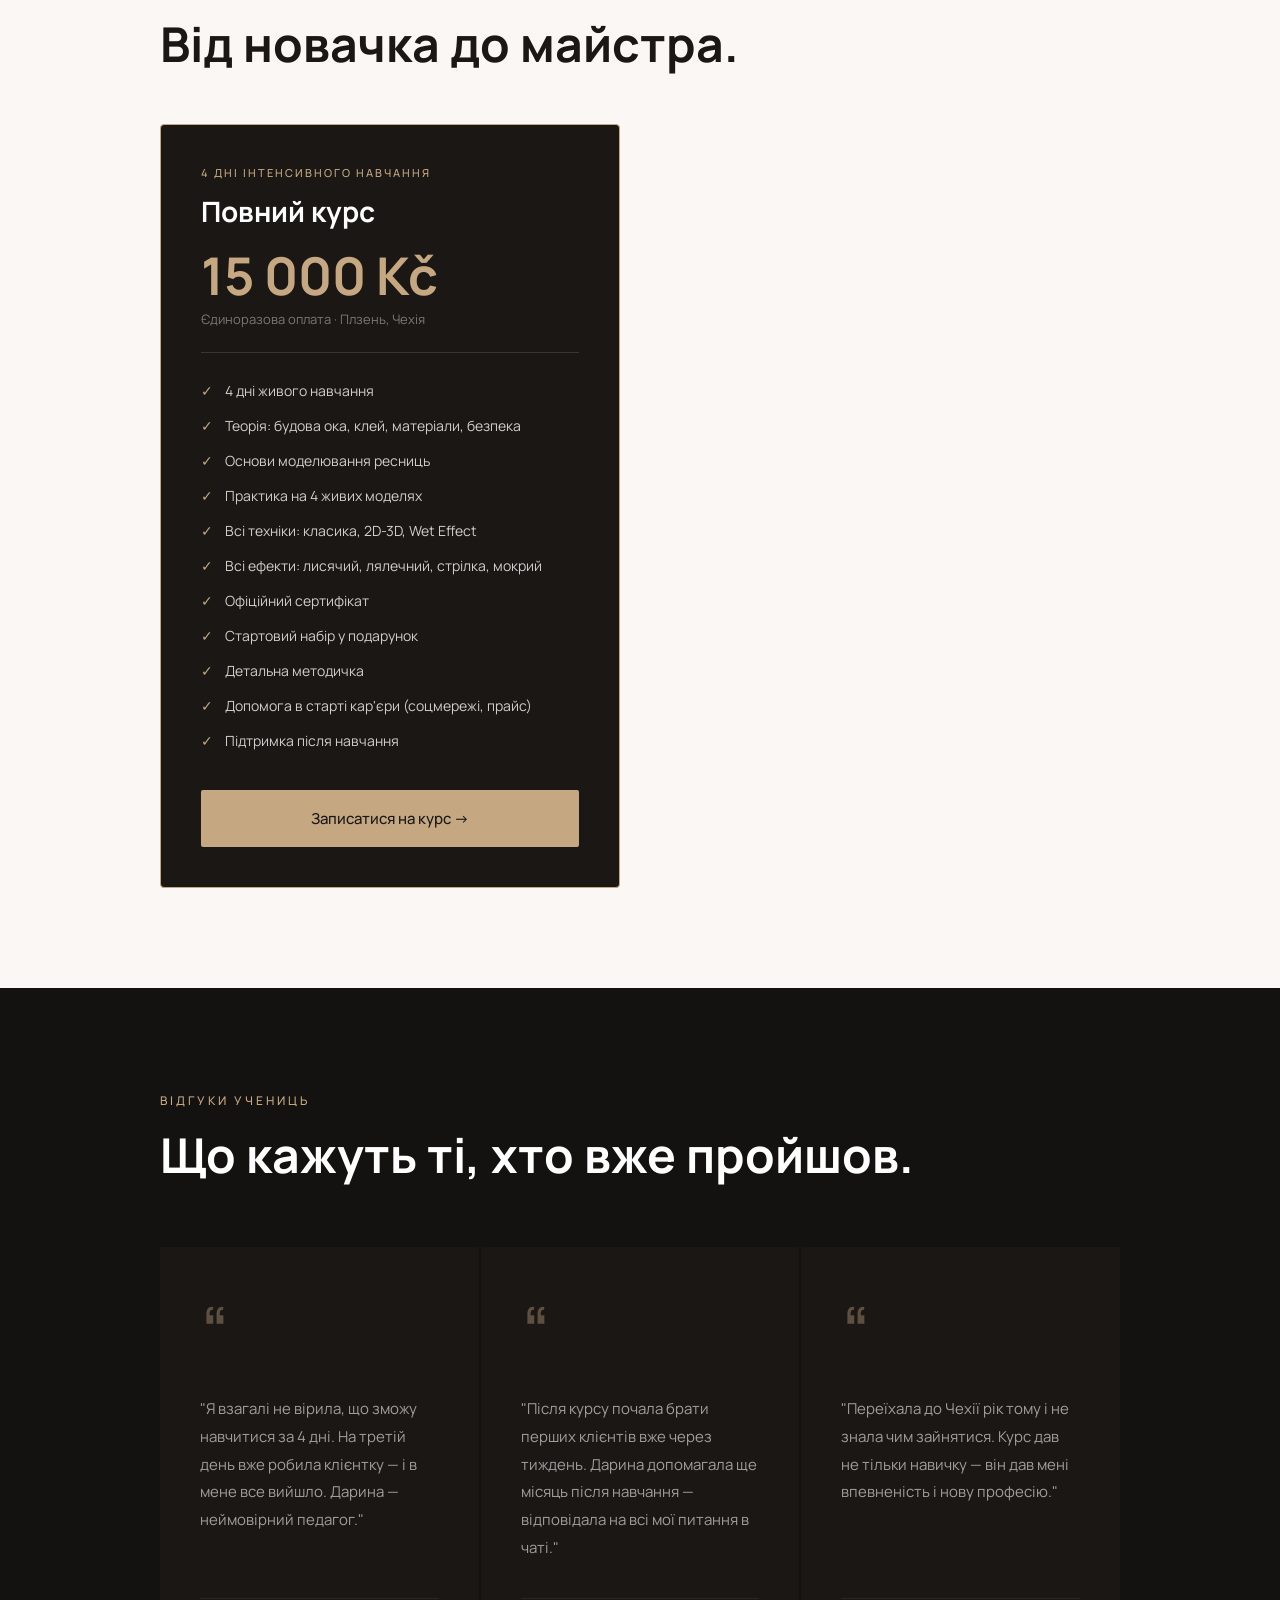
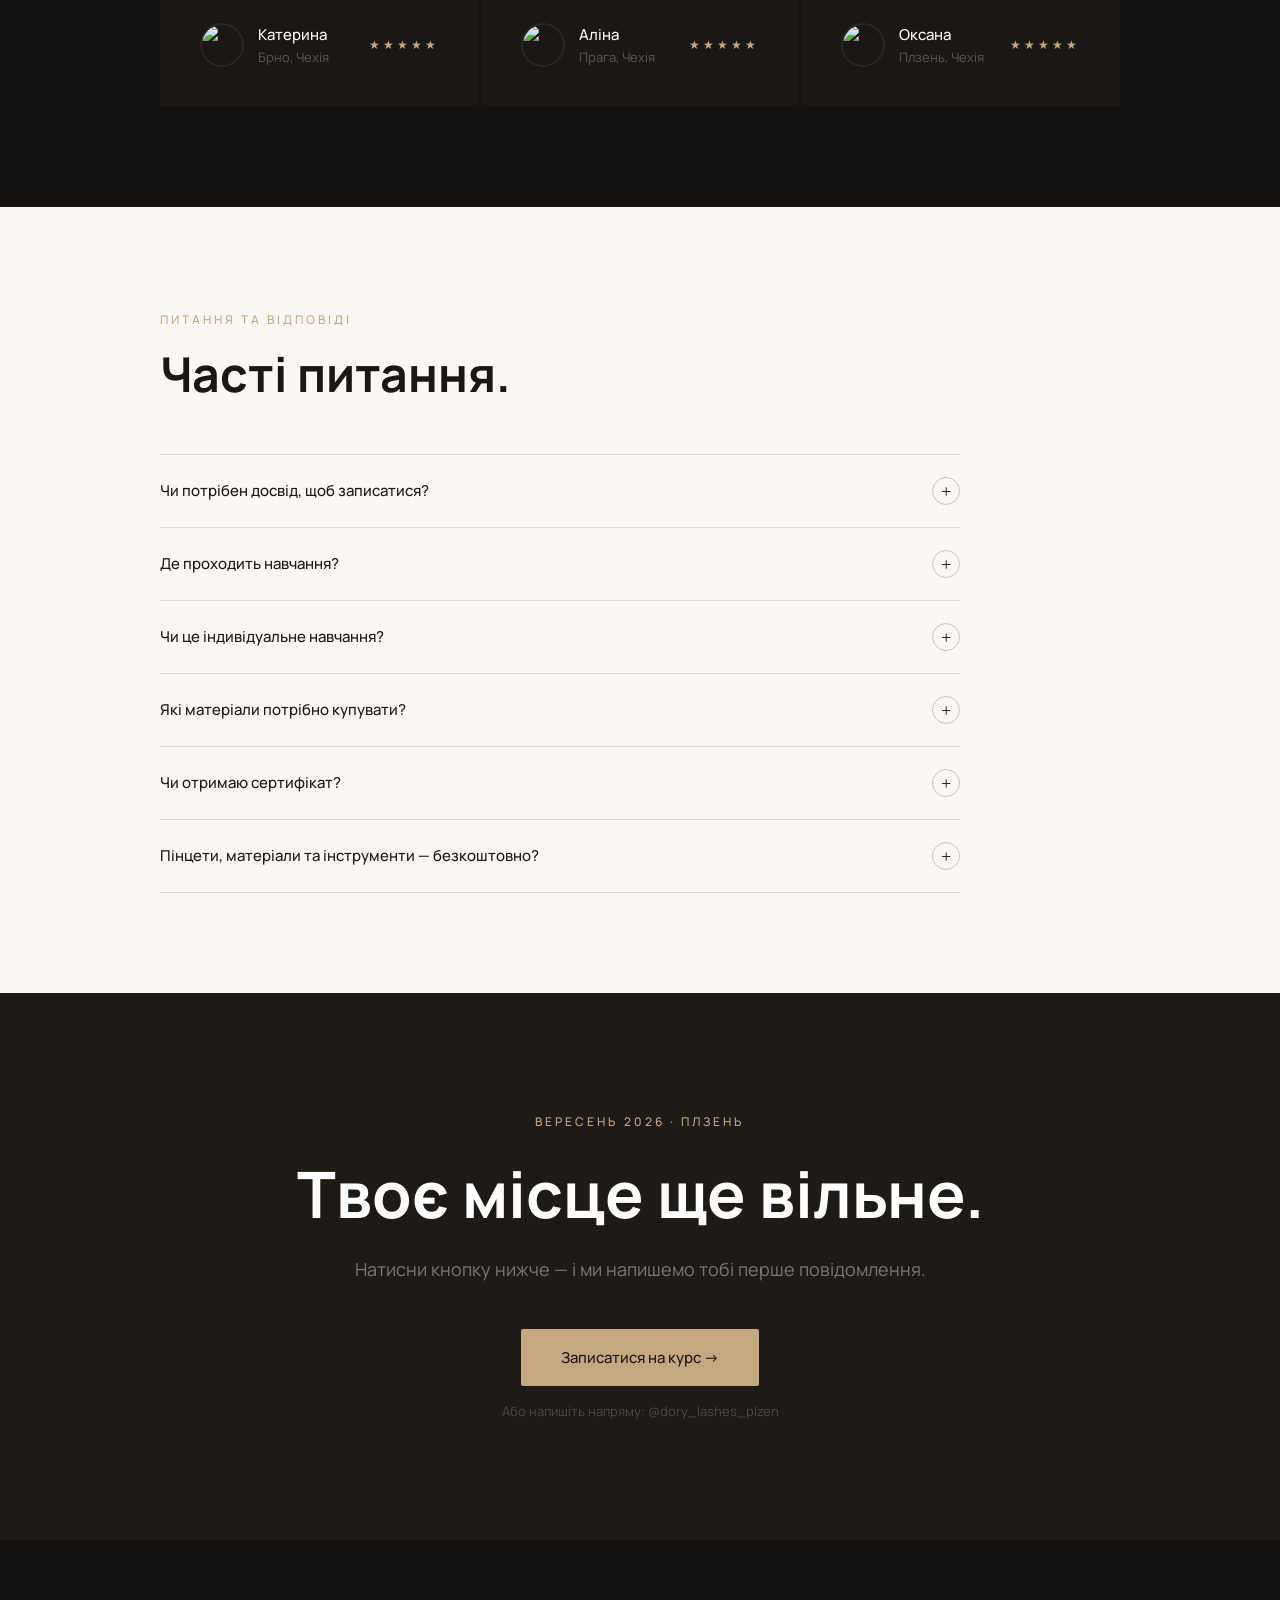
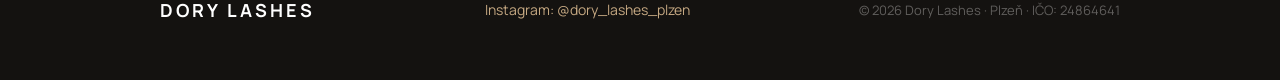
==== commit 81fcc599: "Hide video watermark with top-right gradient overlay Co-Authored-By: Claude Sonnet 4.6 <noreply@anth" ====
--- a/course.html
+++ b/course.html
@@ -49,6 +49,14 @@
       display: flex;
       align-items: center;
       justify-content: flex-end;
+    }
+    .c-hero-overlay::after {
+      content: '';
+      position: absolute;
+      top: 0; right: 0;
+      width: 280px; height: 100px;
+      background: radial-gradient(ellipse at top right, rgba(10,8,6,0.95) 0%, transparent 72%);
+      pointer-events: none;
     }
     .c-hero-content {
       position: relative;
